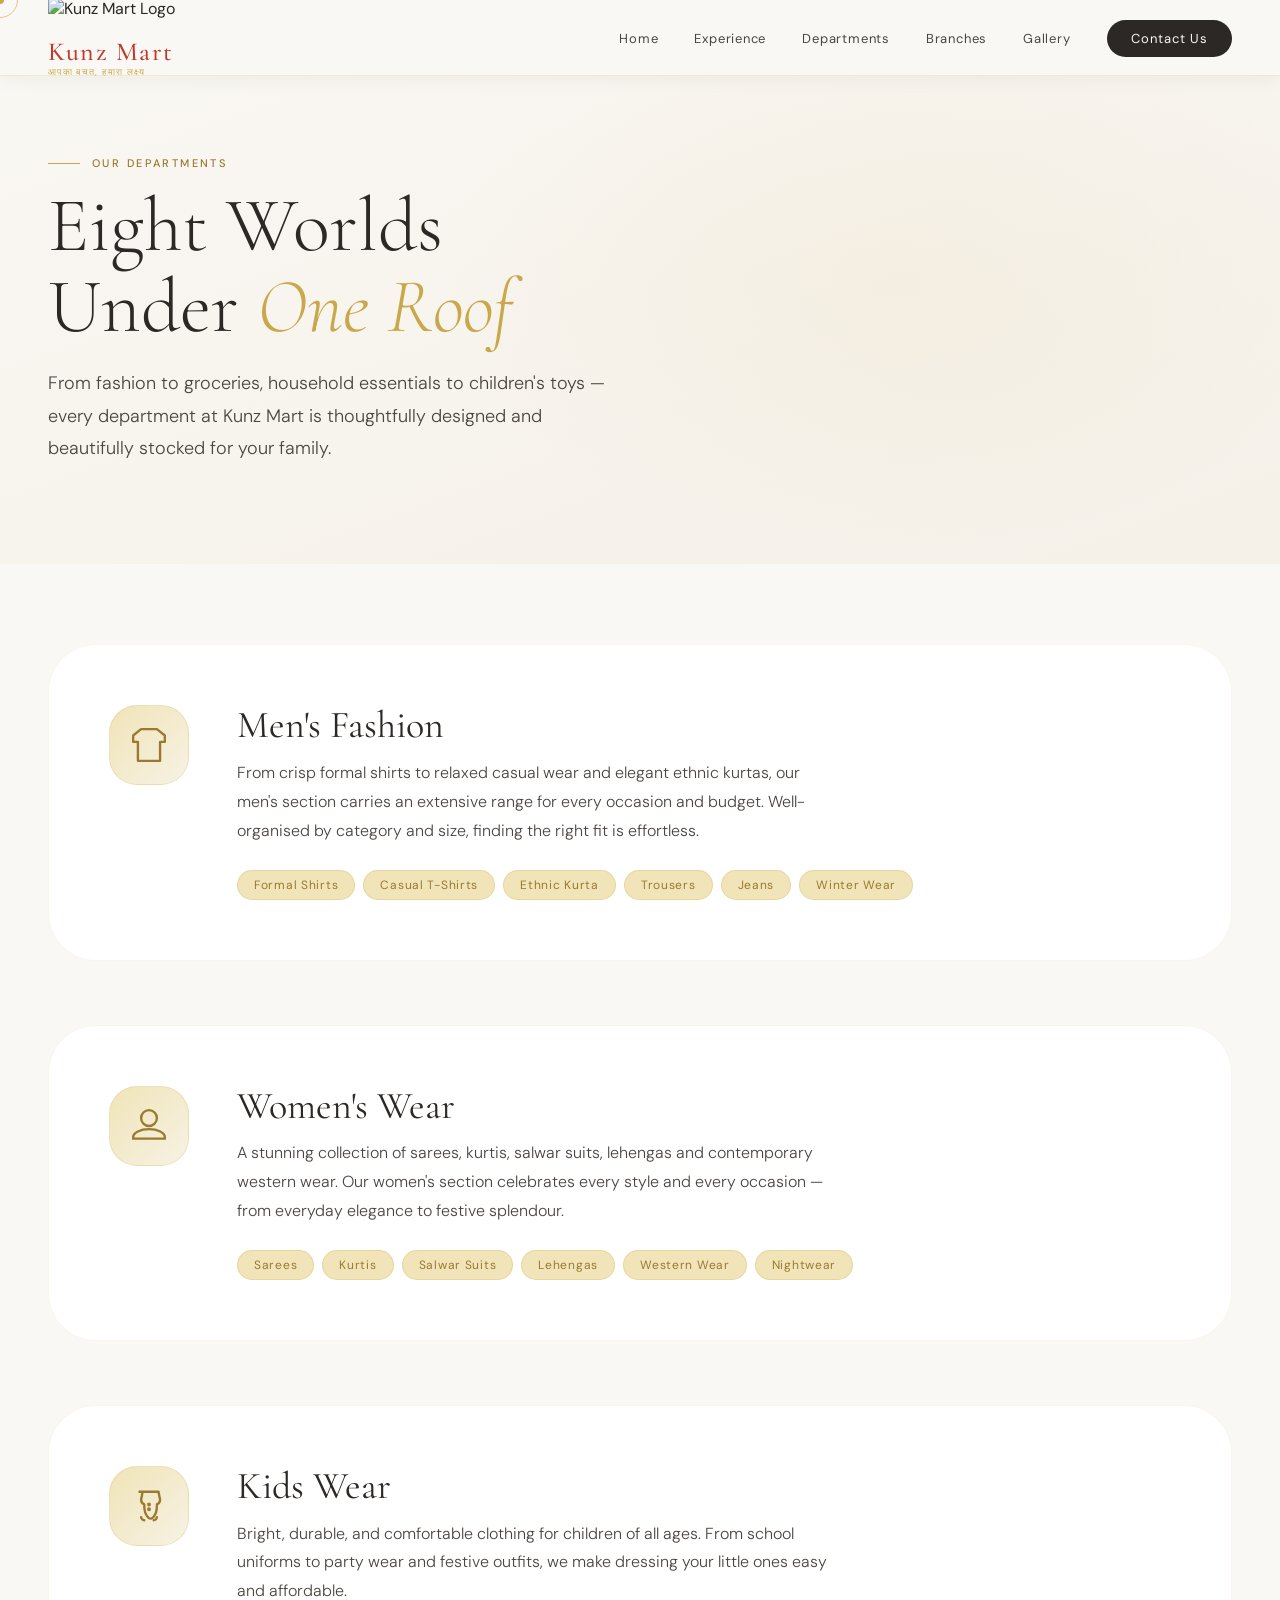
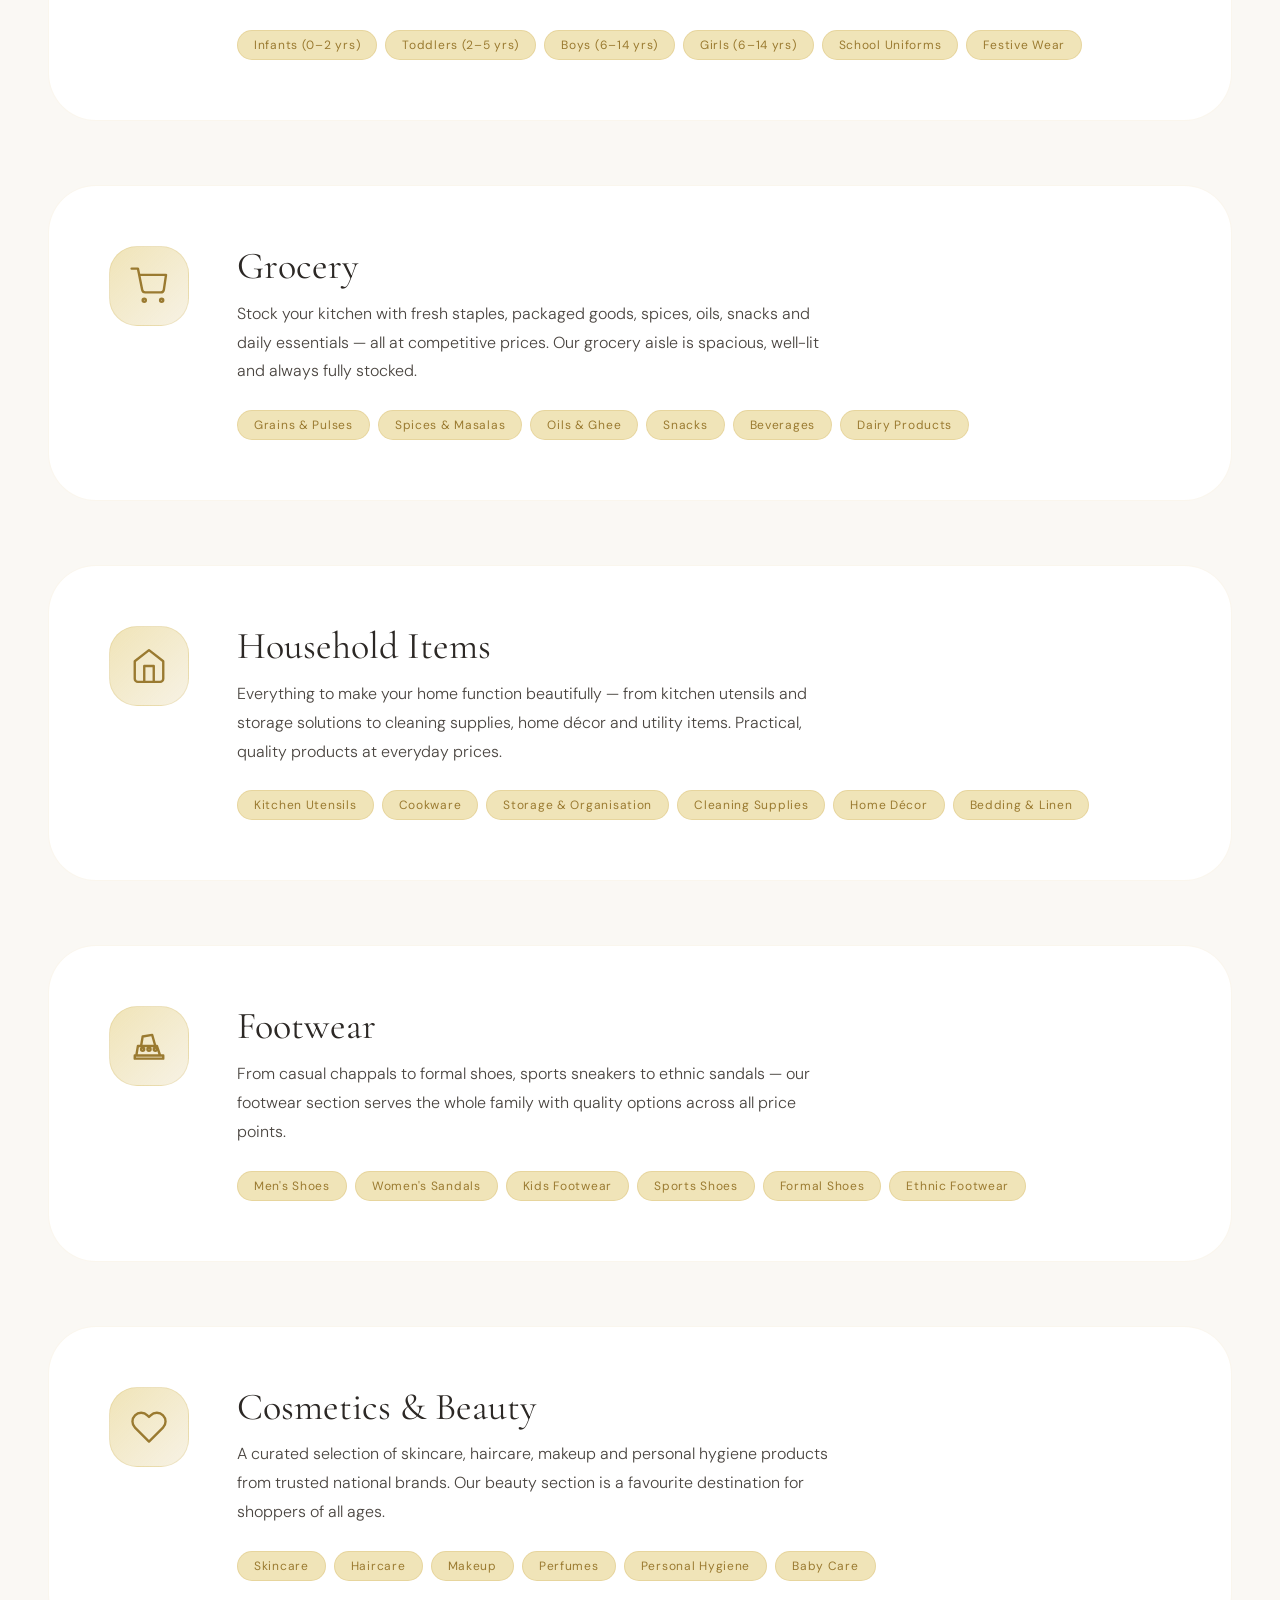
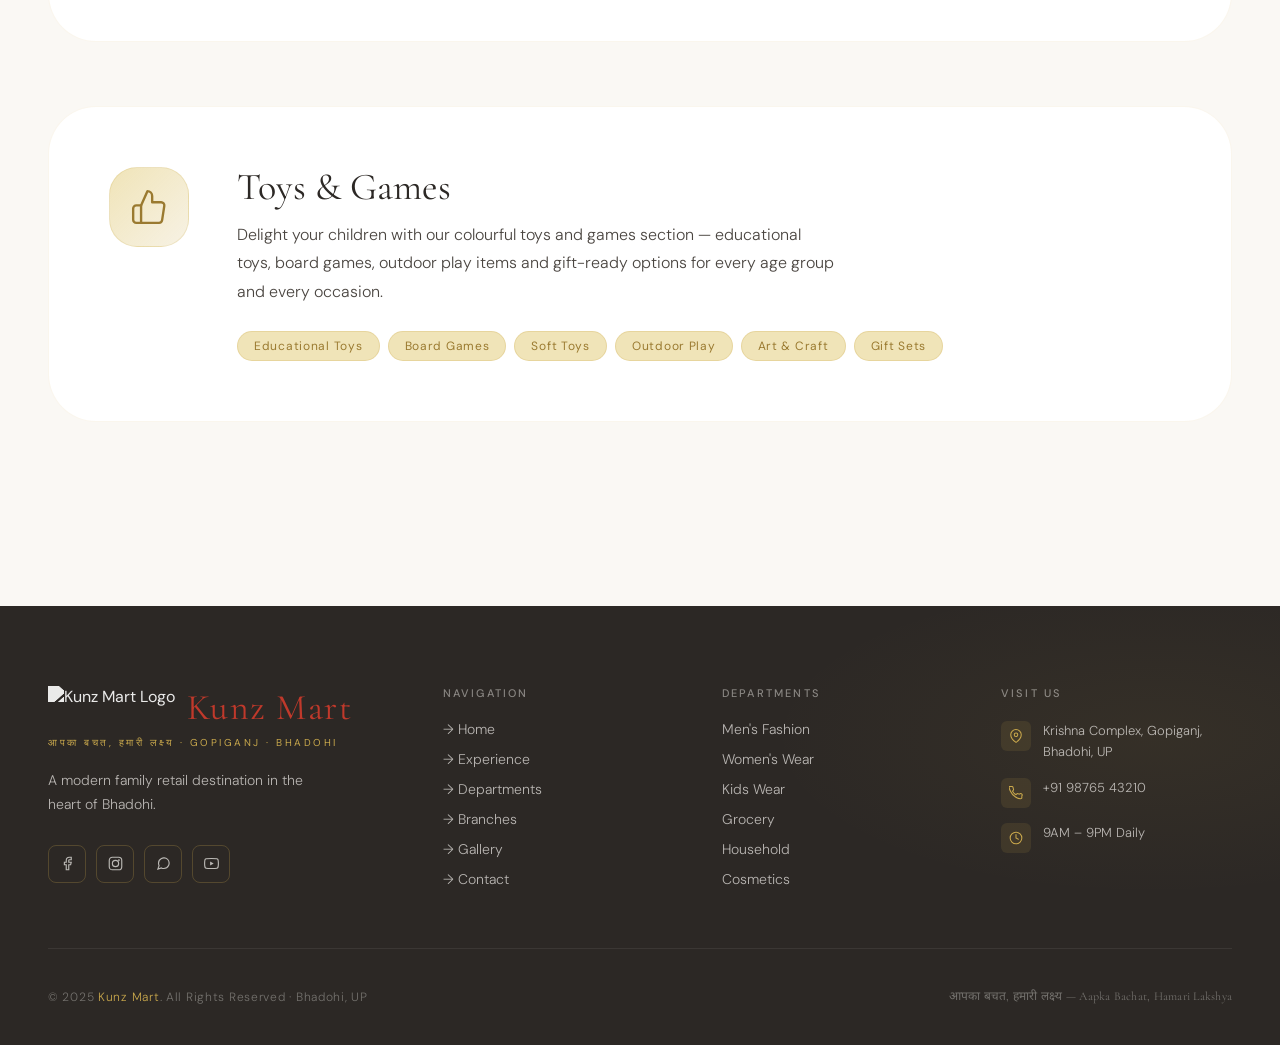
==== departments.html @ d48023c5 "Update departments.html" ====
<!DOCTYPE html>
<html lang="en">
<head>
  <meta charset="UTF-8" />
  <meta name="viewport" content="width=device-width, initial-scale=1.0" />
  <meta name="description" content="Explore all departments at Kunz Mart – Men's Fashion, Women's Wear, Kids, Grocery, Household, Footwear, Cosmetics and Toys." />
  <title>Departments · Kunz Mart</title>
  <link rel="preconnect" href="https://fonts.googleapis.com" />
  <link rel="preconnect" href="https://fonts.gstatic.com" crossorigin />
  <link rel="stylesheet" href="https://fonts.googleapis.com/css2?family=Noto+Sans+Devanagari:wght@300;400;500&display=swap" />
  <link rel="stylesheet" href="style.css" />
  <script src="site-config.js"></script>
  <style>
    .dept-hero-bg{position:absolute;inset:0;background:radial-gradient(ellipse 60% 80% at 70% 50%,rgba(201,168,76,.07),transparent 60%)}
    .dept-hero-title{font-family:var(--font-display);font-size:clamp(44px,6vw,80px);font-weight:300;line-height:1.05;color:var(--charcoal);margin-top:16px;margin-bottom:20px}
    .dept-hero-title em{font-style:italic;color:var(--gold)}
    .dept-hero-desc{font-size:18px;font-weight:300;line-height:1.8;color:var(--charcoal-2);max-width:560px}

    /* Dept detail sections */
    .dept-sections{padding:80px 0 120px}
    .dept-section{margin-bottom:64px;padding:60px;background:var(--warm-white);border:1px solid rgba(201,168,76,.1);border-radius:var(--radius-xl);display:grid;grid-template-columns:auto 1fr;gap:48px;align-items:start;transition:box-shadow .4s,transform .4s var(--spring)}
    .dept-section:hover{box-shadow:0 20px 60px rgba(44,40,37,.10);transform:translateY(-4px)}

    /* FIX: SVG icon box replaces emoji */
    .dept-section-icon{width:80px;height:80px;background:linear-gradient(135deg,var(--gold-pale),rgba(201,168,76,.15));border-radius:var(--radius-lg);display:flex;align-items:center;justify-content:center;border:1px solid rgba(201,168,76,.2);flex-shrink:0;color:var(--gold-dark)}
    .dept-section-icon svg{width:38px;height:38px;stroke:currentColor;fill:none;stroke-width:1.5;stroke-linecap:round;stroke-linejoin:round}

    .dept-section-name{font-family:var(--font-display);font-size:38px;font-weight:400;color:var(--charcoal);margin-bottom:12px}
    .dept-section-desc{font-size:16px;font-weight:300;line-height:1.8;color:var(--charcoal-2);margin-bottom:24px;max-width:600px}
    .dept-tags{display:flex;flex-wrap:wrap;gap:8px}
    .dept-tag{background:var(--gold-pale);border:1px solid rgba(201,168,76,.25);border-radius:100px;padding:6px 16px;font-size:12px;font-weight:400;letter-spacing:.06em;color:var(--gold-dark)}
    @media(max-width:768px){.dept-section{grid-template-columns:1fr;padding:32px 24px;gap:24px}.dept-section-name{font-size:28px}.dept-section-icon{width:60px;height:60px}.dept-section-icon svg{width:28px;height:28px}}
  </style>
</head>
<body>
  <div class="cursor-dot"></div>
  <div class="cursor-ring"></div>
<nav class="navbar">
    <div class="nav-inner">
      <a href="index.html" class="nav-logo" aria-label="Kunz Mart Home">
  <img src="assets/images/logo.png" alt="Kunz Mart Logo" style="height:40px;width:auto;display:block;">
  <div style="display:flex;flex-direction:column;gap:1px;">
    <span class="nav-logo-main">Kunz Mart</span>
    <span class="nav-logo-sub">आपका बचत, हमारा लक्ष्य</span>
  </div>
      </a>
      <ul class="nav-menu" id="navMenu">
        <li><a href="index.html">Home</a></li>
        <li><a href="experience.html">Experience</a></li>
        <li><a href="departments.html">Departments</a></li>
        <li><a href="branches.html">Branches</a></li>
        <li><a href="gallery.html">Gallery</a></li>
        <li><a href="contact.html" class="nav-cta">Contact Us</a></li>
      </ul>
    </div>
  </nav>
  <!-- ════════════════════════════════════════════════════
       MOBILE HORIZONTAL SCROLL NAV
       Horizontal scroll bar — visible on mobile only.
       Active item set by script.js on page load.
       ════════════════════════════════════════════════════ -->
  <nav class="km-mobile-nav" aria-label="Mobile Navigation" role="navigation">
    <div class="km-mobile-nav-track" id="kmMobileNavTrack">

      <a href="index.html" class="km-mobile-nav-item" data-page="index.html">
        <svg viewBox="0 0 24 24" aria-hidden="true" focusable="false">
          <path d="M3 9.5L12 3l9 6.5V20a1 1 0 01-1 1H5a1 1 0 01-1-1V9.5z"/>
          <path d="M9 21V12h6v9"/>
        </svg>
        <span>Home</span>
      </a>

      <a href="experience.html" class="km-mobile-nav-item" data-page="experience.html">
        <svg viewBox="0 0 24 24" aria-hidden="true" focusable="false">
          <rect x="2" y="7" width="20" height="14" rx="1"/>
          <path d="M16 7V5a2 2 0 00-2-2h-4a2 2 0 00-2 2v2"/>
          <line x1="12" y1="12" x2="12" y2="16"/>
          <line x1="10" y1="14" x2="14" y2="14"/>
        </svg>
        <span>Experience</span>
      </a>

      <a href="departments.html" class="km-mobile-nav-item" data-page="departments.html">
        <svg viewBox="0 0 24 24" aria-hidden="true" focusable="false">
          <rect x="3" y="3" width="7" height="7" rx="1"/>
          <rect x="14" y="3" width="7" height="7" rx="1"/>
          <rect x="3" y="14" width="7" height="7" rx="1"/>
          <rect x="14" y="14" width="7" height="7" rx="1"/>
        </svg>
        <span>Departments</span>
      </a>

      <a href="branches.html" class="km-mobile-nav-item" data-page="branches.html">
        <svg viewBox="0 0 24 24" aria-hidden="true" focusable="false">
          <path d="M21 10c0 7-9 13-9 13S3 17 3 10a9 9 0 0118 0z"/>
          <circle cx="12" cy="10" r="3"/>
        </svg>
        <span>Branches</span>
      </a>

      <a href="gallery.html" class="km-mobile-nav-item" data-page="gallery.html">
        <svg viewBox="0 0 24 24" aria-hidden="true" focusable="false">
          <rect x="3" y="3" width="18" height="18" rx="2"/>
          <circle cx="8.5" cy="8.5" r="1.5"/>
          <polyline points="21 15 16 10 5 21"/>
        </svg>
        <span>Gallery</span>
      </a>

      <a href="contact.html" class="km-mobile-nav-item km-mobile-cta" data-page="contact.html">
        <svg viewBox="0 0 24 24" aria-hidden="true" focusable="false">
          <path d="M4 4h16c1.1 0 2 .9 2 2v12c0 1.1-.9 2-2 2H4c-1.1 0-2-.9-2-2V6c0-1.1.9-2 2-2z"/>
          <polyline points="22 6 12 13 2 6"/>
        </svg>
        <span>Contact</span>
      </a>

    </div>
  </nav>


  <!-- HERO -->
  <section class="dept-hero">
    <div class="dept-hero-bg" aria-hidden="true"></div>
    <div class="container">
      <div class="section-label reveal">Our Departments</div>
      <h1 class="dept-hero-title reveal" data-delay="100">Eight Worlds<br>Under <em>One Roof</em></h1>
      <p class="dept-hero-desc reveal" data-delay="200">
        From fashion to groceries, household essentials to children's toys —
        every department at Kunz Mart is thoughtfully designed and beautifully
        stocked for your family.
      </p>
    </div>
  </section>

  <!-- DEPT SECTIONS — FIX: SVG icons, no duplicate data-delay attrs -->
  <section class="dept-sections">
    <div class="container">

      <div id="mens" class="dept-section reveal">
        <div class="dept-section-icon">
          <svg viewBox="0 0 24 24" fill="none" stroke="currentColor" stroke-width="1.5">
  <path d="M7 2L2 6v4h3v12h14V10h3V6l-5-4z" stroke-linecap="round" stroke-linejoin="round"/>
</svg>
        </div>
        <div>
          <h2 class="dept-section-name">Men's Fashion</h2>
          <p class="dept-section-desc">
            From crisp formal shirts to relaxed casual wear and elegant ethnic kurtas,
            our men's section carries an extensive range for every occasion and budget.
            Well-organised by category and size, finding the right fit is effortless.
          </p>
          <div class="dept-tags">
            <span class="dept-tag">Formal Shirts</span>
            <span class="dept-tag">Casual T-Shirts</span>
            <span class="dept-tag">Ethnic Kurta</span>
            <span class="dept-tag">Trousers</span>
            <span class="dept-tag">Jeans</span>
            <span class="dept-tag">Winter Wear</span>
          </div>
        </div>
      </div>

      <!-- FIX: removed duplicate data-delay attribute -->
      <div id="womens" class="dept-section reveal" data-delay="80">
        <div class="dept-section-icon">
          <svg viewBox="0 0 24 24"><path d="M12 2a5 5 0 015 5c0 2.76-2.24 5-5 5s-5-2.24-5-5a5 5 0 015-5zm0 12c5.52 0 10 2.24 10 5v1H2v-1c0-2.76 4.48-5 10-5z"/></svg>
        </div>
        <div>
          <h2 class="dept-section-name">Women's Wear</h2>
          <p class="dept-section-desc">
            A stunning collection of sarees, kurtis, salwar suits, lehengas and
            contemporary western wear. Our women's section celebrates every style
            and every occasion — from everyday elegance to festive splendour.
          </p>
          <div class="dept-tags">
            <span class="dept-tag">Sarees</span>
            <span class="dept-tag">Kurtis</span>
            <span class="dept-tag">Salwar Suits</span>
            <span class="dept-tag">Lehengas</span>
            <span class="dept-tag">Western Wear</span>
            <span class="dept-tag">Nightwear</span>
          </div>
        </div>
      </div>

      <div id="kids" class="dept-section reveal" data-delay="100">
        <div class="dept-section-icon">
          <svg viewBox="0 0 24 24" fill="none" stroke="currentColor" stroke-width="1.5" stroke-linecap="round" stroke-linejoin="round">
  <path d="M6 3h12l1 5c0 2-2 3-2 3s0 4-1 6-2 3-3 3-2-1-3-3-1-6-1-6-2-1-2-3l1-5z"/>
  <circle cx="12" cy="14" r="0.5" fill="currentColor"/>
  <circle cx="12" cy="11" r="0.5" fill="currentColor"/>
  <path d="M9 21c-1 0-2-1-2-2"/>
  <path d="M15 21c1 0 2-1 2-2"/>
</svg>

        </div>
        <div>
          <h2 class="dept-section-name">Kids Wear</h2>
          <p class="dept-section-desc">
            Bright, durable, and comfortable clothing for children of all ages.
            From school uniforms to party wear and festive outfits, we make
            dressing your little ones easy and affordable.
          </p>
          <div class="dept-tags">
            <span class="dept-tag">Infants (0–2 yrs)</span>
            <span class="dept-tag">Toddlers (2–5 yrs)</span>
            <span class="dept-tag">Boys (6–14 yrs)</span>
            <span class="dept-tag">Girls (6–14 yrs)</span>
            <span class="dept-tag">School Uniforms</span>
            <span class="dept-tag">Festive Wear</span>
          </div>
        </div>
      </div>

      <div id="grocery" class="dept-section reveal" data-delay="100">
        <div class="dept-section-icon">
          <svg viewBox="0 0 24 24"><circle cx="9" cy="21" r="1"/><circle cx="20" cy="21" r="1"/><path d="M1 1h4l2.68 13.39a2 2 0 002 1.61h9.72a2 2 0 001.98-1.67l1.38-9.33H6"/></svg>
        </div>
        <div>
          <h2 class="dept-section-name">Grocery</h2>
          <p class="dept-section-desc">
            Stock your kitchen with fresh staples, packaged goods, spices, oils,
            snacks and daily essentials — all at competitive prices. Our grocery
            aisle is spacious, well-lit and always fully stocked.
          </p>
          <div class="dept-tags">
            <span class="dept-tag">Grains &amp; Pulses</span>
            <span class="dept-tag">Spices &amp; Masalas</span>
            <span class="dept-tag">Oils &amp; Ghee</span>
            <span class="dept-tag">Snacks</span>
            <span class="dept-tag">Beverages</span>
            <span class="dept-tag">Dairy Products</span>
          </div>
        </div>
      </div>

      <div id="household" class="dept-section reveal" data-delay="100">
        <div class="dept-section-icon">
          <svg viewBox="0 0 24 24"><path d="M3 9l9-7 9 7v11a2 2 0 01-2 2H5a2 2 0 01-2-2z"/><polyline points="9 22 9 12 15 12 15 22"/></svg>
        </div>
        <div>
          <h2 class="dept-section-name">Household Items</h2>
          <p class="dept-section-desc">
            Everything to make your home function beautifully — from kitchen
            utensils and storage solutions to cleaning supplies, home décor and
            utility items. Practical, quality products at everyday prices.
          </p>
          <div class="dept-tags">
            <span class="dept-tag">Kitchen Utensils</span>
            <span class="dept-tag">Cookware</span>
            <span class="dept-tag">Storage &amp; Organisation</span>
            <span class="dept-tag">Cleaning Supplies</span>
            <span class="dept-tag">Home Décor</span>
            <span class="dept-tag">Bedding &amp; Linen</span>
          </div>
        </div>
      </div>

      <div id="footwear" class="dept-section reveal" data-delay="100">
        <div class="dept-section-icon">
          <svg viewBox="0 0 24 24" fill="none" stroke="currentColor" stroke-width="1.5">
  <path d="M3 18h18v2H3v-2zM4 18l1-6h12l2 6H4zM16 12l-2-7-6 1-1 6" stroke-linecap="round" stroke-linejoin="round"/>
  <circle cx="8" cy="14" r="1"/>
  <circle cx="12" cy="14" r="1"/>
  <circle cx="16" cy="14" r="1"/>
</svg>
        </div>
        <div>
          <h2 class="dept-section-name">Footwear</h2>
          <p class="dept-section-desc">
            From casual chappals to formal shoes, sports sneakers to ethnic
            sandals — our footwear section serves the whole family with quality
            options across all price points.
          </p>
          <div class="dept-tags">
            <span class="dept-tag">Men's Shoes</span>
            <span class="dept-tag">Women's Sandals</span>
            <span class="dept-tag">Kids Footwear</span>
            <span class="dept-tag">Sports Shoes</span>
            <span class="dept-tag">Formal Shoes</span>
            <span class="dept-tag">Ethnic Footwear</span>
          </div>
        </div>
      </div>

      <div id="cosmetics" class="dept-section reveal" data-delay="100">
        <div class="dept-section-icon">
          <svg viewBox="0 0 24 24"><path d="M20.84 4.61a5.5 5.5 0 00-7.78 0L12 5.67l-1.06-1.06a5.5 5.5 0 00-7.78 7.78L12 21.23l8.84-8.84a5.5 5.5 0 000-7.78z"/></svg>
        </div>
        <div>
          <h2 class="dept-section-name">Cosmetics &amp; Beauty</h2>
          <p class="dept-section-desc">
            A curated selection of skincare, haircare, makeup and personal hygiene
            products from trusted national brands. Our beauty section is a favourite
            destination for shoppers of all ages.
          </p>
          <div class="dept-tags">
            <span class="dept-tag">Skincare</span>
            <span class="dept-tag">Haircare</span>
            <span class="dept-tag">Makeup</span>
            <span class="dept-tag">Perfumes</span>
            <span class="dept-tag">Personal Hygiene</span>
            <span class="dept-tag">Baby Care</span>
          </div>
        </div>
      </div>

      <div id="toys" class="dept-section reveal" data-delay="100">
        <div class="dept-section-icon">
          <svg viewBox="0 0 24 24"><path d="M14 9V5a3 3 0 00-3-3l-4 9v11h11.28a2 2 0 002-1.7l1.38-9a2 2 0 00-2-2.3H14z"/><path d="M7 22H4a2 2 0 01-2-2v-7a2 2 0 012-2h3"/></svg>
        </div>
        <div>
          <h2 class="dept-section-name">Toys &amp; Games</h2>
          <p class="dept-section-desc">
            Delight your children with our colourful toys and games section —
            educational toys, board games, outdoor play items and gift-ready
            options for every age group and every occasion.
          </p>
          <div class="dept-tags">
            <span class="dept-tag">Educational Toys</span>
            <span class="dept-tag">Board Games</span>
            <span class="dept-tag">Soft Toys</span>
            <span class="dept-tag">Outdoor Play</span>
            <span class="dept-tag">Art &amp; Craft</span>
            <span class="dept-tag">Gift Sets</span>
          </div>
        </div>
      </div>

    </div>
  </section>

  <!-- FOOTER -->
  <footer>
    <div class="footer-bg" aria-hidden="true"></div>
    <div class="container">
      <div class="footer-top">
        <div>
          <div style="display:flex;align-items:center;gap:12px;margin-bottom:6px;">
  <img src="assets/images/logo.png" alt="Kunz Mart Logo" 
  style="height:44px;width:auto;filter:brightness(0) invert(1);opacity:0.9;">
  <div class="footer-brand-name" style="margin-bottom:0;">Kunz Mart</div>
          </div>
          <div class="footer-brand-tag">आपका बचत, हमारी लक्ष्य · Gopiganj · Bhadohi</div>
          <p class="footer-brand-desc">A modern family retail destination in the heart of Bhadohi.</p>
          <div class="footer-socials">
            <a href="#" class="footer-social-btn" aria-label="Facebook"><svg viewBox="0 0 24 24"><path d="M18 2h-3a5 5 0 00-5 5v3H7v4h3v8h4v-8h3l1-4h-4V7a1 1 0 011-1h3z"/></svg></a>
            <a href="#" class="footer-social-btn" aria-label="Instagram"><svg viewBox="0 0 24 24"><rect x="2" y="2" width="20" height="20" rx="5"/><circle cx="12" cy="12" r="5"/><circle cx="17.5" cy="6.5" r="1.5" fill="currentColor" stroke="none"/></svg></a>
            <a href="#" class="footer-social-btn" aria-label="WhatsApp"><svg viewBox="0 0 24 24"><path d="M21 11.5a8.38 8.38 0 01-.9 3.8 8.5 8.5 0 01-7.6 4.7 8.38 8.38 0 01-3.8-.9L3 21l1.9-5.7a8.38 8.38 0 01-.9-3.8 8.5 8.5 0 014.7-7.6 8.38 8.38 0 013.8-.9h.5a8.48 8.48 0 018 8v.5z"/></svg></a>
            <a href="#" class="footer-social-btn" aria-label="YouTube"><svg viewBox="0 0 24 24"><path d="M22.54 6.42a2.78 2.78 0 00-1.95-1.96C18.88 4 12 4 12 4s-6.88 0-8.59.46a2.78 2.78 0 00-1.95 1.96A29 29 0 001 12a29 29 0 00.46 5.58 2.78 2.78 0 001.95 1.95C5.12 20 12 20 12 20s6.88 0 8.59-.47a2.78 2.78 0 001.95-1.95A29 29 0 0023 12a29 29 0 00-.46-5.58z"/><polygon points="9.75 15.02 15.5 12 9.75 8.98 9.75 15.02" style="fill:currentColor;stroke:none"/></svg></a>
          </div>
        </div>
        <div>
          <div class="footer-col-title">Navigation</div>
          <ul class="footer-links">
            <li><a href="index.html">→ Home</a></li>
            <li><a href="experience.html">→ Experience</a></li>
            <li><a href="departments.html">→ Departments</a></li>
            <li><a href="branches.html">→ Branches</a></li>
            <li><a href="gallery.html">→ Gallery</a></li>
            <li><a href="contact.html">→ Contact</a></li>
          </ul>
        </div>
        <div>
          <div class="footer-col-title">Departments</div>
          <ul class="footer-links">
            <li><a href="#mens">Men's Fashion</a></li>
            <li><a href="#womens">Women's Wear</a></li>
            <li><a href="#kids">Kids Wear</a></li>
            <li><a href="#grocery">Grocery</a></li>
            <li><a href="#household">Household</a></li>
            <li><a href="#cosmetics">Cosmetics</a></li>
          </ul>
        </div>
        <div>
          <div class="footer-col-title">Visit Us</div>
          <div class="footer-contact-item">
            <span class="footer-contact-icon"><svg viewBox="0 0 24 24"><path d="M21 10c0 7-9 13-9 13s-9-6-9-13a9 9 0 0118 0z"/><circle cx="12" cy="10" r="3"/></svg></span>
            <span class="footer-contact-text">Krishna Complex, Gopiganj, Bhadohi, UP</span>
          </div>
          <div class="footer-contact-item">
            <span class="footer-contact-icon"><svg viewBox="0 0 24 24"><path d="M22 16.92v3a2 2 0 01-2.18 2 19.79 19.79 0 01-8.63-3.07A19.5 19.5 0 013.07 9.8a19.79 19.79 0 01-3.07-8.63A2 2 0 012 .82h3a2 2 0 012 1.72 12.84 12.84 0 00.7 2.81 2 2 0 01-.45 2.11L6.09 8.91a16 16 0 006 6l1.27-1.27a2 2 0 012.11-.45 12.84 12.84 0 002.81.7A2 2 0 0122 16.92z"/></svg></span>
            <span class="footer-contact-text">+91 98765 43210</span>
          </div>
          <div class="footer-contact-item">
            <span class="footer-contact-icon"><svg viewBox="0 0 24 24"><circle cx="12" cy="12" r="10"/><polyline points="12 6 12 12 16 14"/></svg></span>
            <span class="footer-contact-text">9AM – 9PM Daily</span>
          </div>
        </div>
      </div>
      <div class="footer-bottom">
        <div class="footer-copy">© 2025 <span>Kunz Mart</span>. All Rights Reserved · Bhadohi, UP</div>
        <div class="footer-tagline">आपका बचत, हमारी लक्ष्य — Aapka Bachat, Hamari Lakshya</div>
      </div>
    </div>
  </footer>

  <script src="script.js"></script>
</body>
</html>
---- style.css ----
/* ============================================================
   KUNZ MART — Premium Retail CSS v3.0
   Full audit: navbar fix, hamburger drawer, SVG icons,
   slider, maps, visibility, spelling, responsiveness
   ============================================================ */

@import url('https://fonts.googleapis.com/css2?family=Cormorant+Garamond:ital,wght@0,300;0,400;0,500;0,600;1,300;1,400&family=DM+Sans:ital,opsz,wght@0,9..40,200;0,9..40,300;0,9..40,400;0,9..40,500;0,9..40,600;1,9..40,300&display=swap');

/* ── Variables ─────────────────────────────────────────────── */
:root {
  --ivory:        #faf8f4;
  --ivory-2:      #f5f0e8;
  --ivory-3:      #ede8de;
  --warm-white:   #ffffff;
  --logo-red:     #c0392b;
  --beige:        #e8dece;
  --beige-mid:    #d4c9b8;
  --warm-grey:    #9a9186;
  --charcoal:     #2c2825;
  --charcoal-2:   #4a4540;
  --gold:         #c9a84c;
  --gold-light:   #e5c97a;
  --gold-pale:    #f0e4b8;
  --gold-dark:    #9a7a30;
  --glass-bg:     rgba(255,255,255,0.72);
  --glass-border: rgba(201,168,76,0.2);
  --glass-shadow: 0 8px 40px rgba(44,40,37,0.10);
  --font-display: 'Cormorant Garamond','Georgia',serif;
  --font-body:    'DM Sans','Helvetica Neue',sans-serif;
  --radius-sm:    8px;
  --radius-md:    16px;
  --radius-lg:    28px;
  --radius-xl:    48px;
  --ease:         cubic-bezier(0.25,0.46,0.45,0.94);
  --spring:       cubic-bezier(0.34,1.56,0.64,1);
  --nav-h:        76px;   /* FIX: used everywhere for offset */
}

/* ── Reset ─────────────────────────────────────────────────── */
*,*::before,*::after{box-sizing:border-box;margin:0;padding:0}
html{scroll-behavior:smooth;font-size:16px;-webkit-font-smoothing:antialiased}
body{font-family:var(--font-body);background:var(--ivory);color:var(--charcoal);overflow-x:hidden;cursor:none}
h1,h2,h3{font-family:var(--font-display);font-weight:400;line-height:1.1;color:var(--charcoal)}
a{color:inherit}
img,iframe,svg{display:block}

/* ── Cursor ────────────────────────────────────────────────── */
.cursor-dot{width:8px;height:8px;background:var(--gold);border-radius:50%;position:fixed;top:0;left:0;pointer-events:none;z-index:9999;transform:translate(-50%,-50%);transition:transform .1s,opacity .3s}
.cursor-ring{width:36px;height:36px;border:1.5px solid var(--gold);border-radius:50%;position:fixed;top:0;left:0;pointer-events:none;z-index:9998;transform:translate(-50%,-50%);transition:transform .18s var(--ease),width .3s,height .3s,opacity .3s;opacity:.6}

/* ── Utilities ─────────────────────────────────────────────── */
.container{max-width:1280px;margin:0 auto;padding:0 48px}

.glass{background:var(--glass-bg);-webkit-backdrop-filter:blur(20px) saturate(180%);backdrop-filter:blur(20px) saturate(180%);border:1px solid var(--glass-border);box-shadow:var(--glass-shadow)}

.reveal{opacity:0;transform:translateY(24px);transition:opacity .7s var(--ease),transform .7s var(--ease);will-change:opacity,transform}
.reveal.visible{opacity:1;transform:translateY(0);will-change:auto}

.section-label{font-size:11px;font-weight:500;letter-spacing:.22em;text-transform:uppercase;color:var(--gold-dark);display:flex;align-items:center;gap:12px}
.section-label::before{content:'';display:block;width:32px;height:1px;background:var(--gold);flex-shrink:0}

.section-label-center{display:flex;align-items:center;justify-content:center;gap:12px;font-size:11px;font-weight:500;letter-spacing:.22em;text-transform:uppercase;color:var(--gold-dark)}
.section-label-center::before,.section-label-center::after{content:'';display:block;width:28px;height:1px;background:var(--gold)}

.section-heading{font-size:clamp(36px,4vw,58px);font-weight:300;color:var(--charcoal);margin-top:16px;margin-bottom:18px}
.section-heading em{font-style:italic;color:var(--gold)}
.section-subhead{font-size:16px;font-weight:300;color:var(--charcoal-2);max-width:480px;margin:0 auto;line-height:1.7}
.section-header{text-align:center;margin-bottom:72px}

/* ── Buttons ───────────────────────────────────────────────── */
.btn-primary{display:inline-flex;align-items:center;gap:10px;background:var(--charcoal);color:var(--ivory);text-decoration:none;font-family:var(--font-body);font-size:14px;font-weight:400;letter-spacing:.06em;padding:16px 36px;border-radius:100px;transition:background .35s,transform .35s var(--spring),box-shadow .35s;box-shadow:0 4px 20px rgba(44,40,37,.2);border:none;cursor:pointer}
.btn-primary:hover{background:var(--gold-dark);transform:translateY(-3px) scale(1.02);box-shadow:0 8px 32px rgba(201,168,76,.35)}
.btn-secondary{display:inline-flex;align-items:center;gap:10px;background:transparent;color:var(--charcoal);text-decoration:none;font-family:var(--font-body);font-size:14px;font-weight:400;letter-spacing:.06em;padding:16px 32px;border-radius:100px;border:1px solid rgba(44,40,37,.2);transition:border-color .35s,background .35s,transform .35s}
.btn-secondary:hover{border-color:var(--gold);background:rgba(201,168,76,.07);transform:translateY(-2px)}
.btn-arrow{display:inline-block;transition:transform .3s var(--spring)}
.btn-primary:hover .btn-arrow,.btn-secondary:hover .btn-arrow{transform:translateX(4px)}

/* ════════════════════════════════════════
   NAVIGATION — FIX: always visible, no overlap
   ════════════════════════════════════════ */
.navbar{
  position:fixed;top:0;left:0;right:0;
  z-index:1000;height:var(--nav-h);
  background:rgba(250,248,244,.97);
  -webkit-backdrop-filter:blur(24px) saturate(180%);
  backdrop-filter:blur(24px) saturate(180%);
  border-bottom:1px solid rgba(201,168,76,.2);
  box-shadow:0 1px 20px rgba(44,40,37,.06);
  transition:box-shadow .4s,background .4s;
  will-change:transform;
  -webkit-transform:translateZ(0);
  transform:translateZ(0);
}
.navbar.scrolled{
  background:rgba(250,248,244,.99);
  box-shadow:0 2px 32px rgba(44,40,37,.10);
  border-bottom-color:rgba(201,168,76,.3);
}
.nav-inner{display:flex;align-items:center;justify-content:space-between;height:100%;padding:0 48px}

.nav-logo{display:flex;flex-direction:column;text-decoration:none;gap:1px}
.nav-logo-main{font-family:var(--font-display);font-size:26px;font-weight:500;color:var(--logo-red);letter-spacing:.06em;line-height:1}
.nav-logo-sub{font-size:9px;font-weight:400;letter-spacing:.15em;color:var(--gold)}

.nav-menu{display:flex;align-items:center;gap:36px;list-style:none}
.nav-menu a{text-decoration:none;font-size:13px;font-weight:400;letter-spacing:.06em;color:var(--charcoal-2);position:relative;padding-bottom:3px;transition:color .3s}
.nav-menu a::after{content:'';position:absolute;bottom:0;left:0;width:0;height:1px;background:var(--gold);transition:width .35s var(--ease)}
.nav-menu a:hover{color:var(--charcoal)}
.nav-menu a:hover::after{width:100%}
.nav-menu a.nav-active{color:var(--gold-dark)!important}
.nav-menu a.nav-active::after{width:100%!important}

.nav-cta{background:var(--charcoal)!important;color:var(--ivory)!important;padding:10px 24px!important;border-radius:100px!important;letter-spacing:.08em!important;transition:background .3s,transform .3s!important}
.nav-cta::after{display:none!important}
.nav-cta:hover{background:var(--gold)!important;transform:translateY(-1px)}

.nav-hamburger{display:none;flex-direction:column;gap:5px;cursor:pointer;padding:6px;background:none;border:none;position:relative;z-index:1200}
.nav-hamburger span{width:22px;height:2px;background:var(--charcoal);border-radius:2px;transition:all .32s var(--ease);display:block}

/* FIX: HAMBURGER — side drawer, no layout collapse */
.nav-overlay{display:none;position:fixed;inset:0;background:rgba(44,40,37,.4);z-index:1050;opacity:0;transition:opacity .35s;pointer-events:none}
.nav-overlay.visible{opacity:1;pointer-events:all}

/* ════════════════════════════════════════
   HERO — FIX: padding-top = nav height
   ════════════════════════════════════════ */
.hero{
  min-height:100vh;
  /* notice+offer panels above hero handle nav offset */
  position:relative;display:flex;align-items:center;overflow:hidden;background:var(--ivory);
}
.hero-bg{position:absolute;inset:0;z-index:0}
.hero-bg-gradient{position:absolute;inset:0;background:radial-gradient(ellipse 80% 70% at 60% 40%,rgba(245,235,210,.9) 0%,transparent 70%),radial-gradient(ellipse 50% 60% at 20% 80%,rgba(232,218,190,.5) 0%,transparent 60%),radial-gradient(ellipse 60% 50% at 85% 20%,rgba(255,250,235,.7) 0%,transparent 60%),linear-gradient(160deg,#faf8f4 0%,#f0ead8 40%,#e8dece 100%)}
.hero-orb{position:absolute;border-radius:50%;filter:blur(80px);opacity:.45}
.hero-orb-1{width:500px;height:500px;background:radial-gradient(circle,rgba(201,168,76,.25) 0%,transparent 70%);top:-100px;right:10%;animation:floatOrb1 12s ease-in-out infinite}
.hero-orb-2{width:350px;height:350px;background:radial-gradient(circle,rgba(250,230,180,.3) 0%,transparent 70%);bottom:10%;left:5%;animation:floatOrb2 10s ease-in-out infinite 2s}
.hero-orb-3{width:250px;height:250px;background:radial-gradient(circle,rgba(255,255,255,.6) 0%,transparent 70%);top:30%;right:35%;animation:floatOrb3 14s ease-in-out infinite 1s}
@keyframes floatOrb1{0%,100%{transform:translate(0,0)}50%{transform:translate(-30px,30px)}}
@keyframes floatOrb2{0%,100%{transform:translate(0,0)}50%{transform:translate(20px,-20px)}}
@keyframes floatOrb3{0%,100%{transform:translate(0,0)}50%{transform:translate(-15px,25px)}}
.hero-grid{position:absolute;inset:0;background-image:linear-gradient(rgba(201,168,76,.04) 1px,transparent 1px),linear-gradient(90deg,rgba(201,168,76,.04) 1px,transparent 1px);background-size:60px 60px;mask-image:radial-gradient(ellipse 70% 70% at 50% 50%,black,transparent)}
.hero-content{position:relative;z-index:2;padding:40px 48px;max-width:780px}
.hero-badge{display:inline-flex;align-items:center;gap:10px;background:rgba(255,255,255,.6);-webkit-backdrop-filter:blur(12px);backdrop-filter:blur(12px);border:1px solid rgba(201,168,76,.25);border-radius:100px;padding:8px 18px 8px 10px;margin-bottom:36px;animation:fadeSlideDown 1s var(--ease) .2s both}
.hero-badge-dot{width:6px;height:6px;background:var(--gold);border-radius:50%;animation:pulse 2s ease-in-out infinite}
@keyframes pulse{0%,100%{opacity:1;transform:scale(1)}50%{opacity:.5;transform:scale(1.3)}}
.hero-badge-text{font-size:11px;font-weight:400;letter-spacing:.16em;text-transform:uppercase;color:var(--gold-dark)}
.hero-title{font-size:clamp(52px,7vw,92px);font-weight:300;line-height:1;color:var(--charcoal);margin-bottom:28px;animation:fadeSlideUp 1.1s var(--ease) .4s both}
.hero-title em{font-style:italic;color:var(--gold)}
.hero-subtitle{font-size:17px;font-weight:300;line-height:1.7;color:var(--charcoal-2);max-width:520px;margin-bottom:48px;animation:fadeSlideUp 1.1s var(--ease) .6s both}
.hero-actions{display:flex;gap:16px;align-items:center;flex-wrap:wrap;animation:fadeSlideUp 1.1s var(--ease) .8s both}
.hero-float-card{position:absolute;right:8%;top:50%;transform:translateY(-50%);z-index:3;animation:heroCardFloat 1.2s var(--ease) 1s both,heroCardLevitate 6s ease-in-out 2.5s infinite;display:flex;flex-direction:column;gap:16px}
@keyframes heroCardFloat{from{opacity:0;transform:translateY(calc(-50% + 40px))}to{opacity:1;transform:translateY(-50%)}}
@keyframes heroCardLevitate{0%,100%{transform:translateY(-50%) translateY(0)}50%{transform:translateY(-50%) translateY(-16px)}}
.hero-stat-card{background:rgba(255,255,255,.72);-webkit-backdrop-filter:blur(24px) saturate(200%);backdrop-filter:blur(24px) saturate(200%);border:1px solid rgba(201,168,76,.2);border-radius:var(--radius-lg);padding:28px 36px;box-shadow:0 16px 60px rgba(44,40,37,.1),inset 0 1px 0 rgba(255,255,255,.9);min-width:220px}
.hero-stat-number{font-family:var(--font-display);font-size:48px;font-weight:300;color:var(--charcoal);line-height:1}
.hero-stat-label{font-size:12px;font-weight:400;letter-spacing:.12em;text-transform:uppercase;color:var(--warm-grey);margin-top:6px}
.hero-stat-gold{color:var(--gold)}
.hero-scroll-hint{position:absolute;bottom:40px;left:50%;transform:translateX(-50%);z-index:3;display:flex;flex-direction:column;align-items:center;gap:10px;animation:fadeSlideUp 1s var(--ease) 1.5s both}
.hero-scroll-line{width:1px;height:48px;background:linear-gradient(to bottom,var(--gold),transparent);animation:scrollPulse 2s ease-in-out infinite}
@keyframes scrollPulse{0%,100%{opacity:.4}50%{opacity:1}}
.hero-scroll-text{font-size:10px;letter-spacing:.2em;text-transform:uppercase;color:var(--warm-grey);writing-mode:vertical-rl}
@keyframes fadeSlideDown{from{opacity:0;transform:translateY(-20px)}to{opacity:1;transform:translateY(0)}}
@keyframes fadeSlideUp{from{opacity:0;transform:translateY(30px)}to{opacity:1;transform:translateY(0)}}

/* ════════════════════════════════════════
   IMAGE SLIDER — NEW
   ════════════════════════════════════════ */
.km-slider{position:relative;background:#17110a;overflow:hidden;width:100%}
.km-slider-viewport{position:relative;width:100%;height:500px;overflow:hidden}
.km-slider-track{display:flex;height:100%;transition:transform .8s var(--ease);will-change:transform;-webkit-transform:translateZ(0);transform:translateZ(0)}
.km-slide{flex:0 0 100%;width:100%;height:100%;position:relative;overflow:hidden;display:flex;align-items:flex-end}

/* Slide gradient backgrounds — store atmosphere */
.km-slide:nth-child(1) {background:linear-gradient(145deg,#1a1008,#2e1e00,#4a3200)}
.km-slide:nth-child(2) {background:linear-gradient(135deg,#0d1a24,#1a3040,#284a60)}
.km-slide:nth-child(3) {background:linear-gradient(150deg,#1a0818,#30102a,#501840)}
.km-slide:nth-child(4) {background:linear-gradient(130deg,#0c1a0c,#163016,#244a24)}
.km-slide:nth-child(5) {background:linear-gradient(145deg,#18100a,#2e1e0c,#4a3018)}
.km-slide:nth-child(6) {background:linear-gradient(135deg,#0e0e1a,#1c1c36,#2c2a54)}
.km-slide:nth-child(7) {background:linear-gradient(145deg,#1a1a0a,#2e2a0e,#4a421a)}
.km-slide:nth-child(8) {background:linear-gradient(130deg,#1a0a0a,#320e0e,#521416)}
.km-slide:nth-child(9) {background:linear-gradient(140deg,#0a180e,#122a1a,#1e4228)}
.km-slide:nth-child(10){background:linear-gradient(135deg,#1a1008,#2c2014,#403418)}

/* Gold shimmer */
.km-slide::before{content:'';position:absolute;inset:0;background:radial-gradient(ellipse 60% 60% at 80% 30%,rgba(201,168,76,.12) 0%,transparent 70%);pointer-events:none}

/* Abstract SVG art layer */
.km-slide-art{position:absolute;inset:0;display:flex;align-items:center;justify-content:center;opacity:.09;pointer-events:none}
.km-slide-art svg{width:55%;max-width:420px;height:auto;stroke:var(--gold-light);fill:none;stroke-width:.6}

/* Text body */
.km-slide-body{position:relative;z-index:2;width:100%;padding:0 72px 52px;background:linear-gradient(to top,rgba(0,0,0,.78) 0%,rgba(0,0,0,.18) 55%,transparent 100%)}
.km-slide-label{font-size:10px;font-weight:500;letter-spacing:.28em;text-transform:uppercase;color:var(--gold);margin-bottom:10px;display:block}
.km-slide-title{font-family:var(--font-display);font-size:clamp(26px,3.5vw,52px);font-weight:300;line-height:1.1;color:#fff}
.km-slide-title em{font-style:italic;color:var(--gold-light)}

/* Arrows */
.km-btn{position:absolute;top:50%;z-index:10;transform:translateY(-50%);width:50px;height:50px;background:rgba(255,255,255,.08);border:1px solid rgba(201,168,76,.3);border-radius:50%;display:flex;align-items:center;justify-content:center;cursor:pointer;transition:background .3s,border-color .3s,transform .3s;color:rgba(255,255,255,.85)}
.km-btn:hover{background:rgba(201,168,76,.2);border-color:var(--gold);transform:translateY(-50%) scale(1.08)}
.km-btn svg{width:20px;height:20px;stroke:currentColor;fill:none;stroke-width:2;stroke-linecap:round;stroke-linejoin:round}
.km-btn-prev{left:24px}
.km-btn-next{right:24px}

/* Dots */
.km-dots{position:absolute;bottom:18px;left:50%;transform:translateX(-50%);display:flex;gap:7px;z-index:10}
.km-dot{width:7px;height:7px;border-radius:50%;background:rgba(255,255,255,.25);border:none;padding:0;cursor:pointer;transition:background .3s,transform .3s}
.km-dot.active{background:var(--gold-light);transform:scale(1.5)}

/* ════════════════════════════════════════
   MARQUEE
   ════════════════════════════════════════ */
.marquee-strip{background:var(--charcoal);overflow:hidden;padding:14px 0;position:relative;z-index:2}
.marquee-track{display:flex;animation:marquee 26s linear infinite;white-space:nowrap}
.marquee-item{font-size:11px;font-weight:400;letter-spacing:.2em;text-transform:uppercase;color:rgba(255,255,255,.6);padding:0 32px;display:flex;align-items:center;gap:32px;flex-shrink:0}
.marquee-dot{width:4px;height:4px;background:var(--gold);border-radius:50%;flex-shrink:0}
@keyframes marquee{0%{transform:translateX(0)}100%{transform:translateX(-50%)}}

/* ════════════════════════════════════════
   NOTICE / ANNOUNCEMENT BAR
   ════════════════════════════════════════ */
.km-notice-bar{
  position:relative;z-index:990;
  margin-top:var(--nav-h);
  padding:11px 48px;
  display:flex;align-items:center;justify-content:center;gap:14px;
  font-family:var(--font-body);font-size:13px;font-weight:400;
  letter-spacing:.03em;line-height:1.4;
  transition:opacity .4s,max-height .5s var(--ease),padding .5s var(--ease);
  max-height:80px;overflow:hidden;
}
.km-notice-bar[data-type="info"]  {background:var(--gold-pale);color:var(--charcoal);}
.km-notice-bar[data-type="offer"] {background:linear-gradient(90deg,#1a3a2a 0%,#1e4430 100%);color:rgba(255,255,255,.92);}
.km-notice-bar[data-type="alert"] {background:linear-gradient(90deg,#3a1a1a 0%,#4a1f1f 100%);color:rgba(255,255,255,.92);}
.km-notice-icon{width:18px;height:18px;flex-shrink:0;border-radius:50%;display:flex;align-items:center;justify-content:center;font-size:11px;font-weight:700;}
[data-type="info"]  .km-notice-icon{background:var(--gold);color:var(--charcoal);}
[data-type="offer"] .km-notice-icon{background:rgba(201,168,76,.25);color:var(--gold-light);}
[data-type="alert"] .km-notice-icon{background:rgba(220,80,80,.3);color:#ffaaaa;}
.km-notice-text{flex:1;text-align:center;max-width:760px;}
[data-type="info"]  .km-notice-text{color:var(--charcoal-2);}
[data-type="offer"] .km-notice-text,.km-notice-bar[data-type="alert"] .km-notice-text{color:rgba(255,255,255,.88);}
.km-notice-link{flex-shrink:0;font-size:11px;font-weight:500;letter-spacing:.1em;text-transform:uppercase;text-decoration:none;padding:6px 14px;border-radius:100px;transition:background .25s,transform .25s var(--spring);white-space:nowrap;}
[data-type="info"]  .km-notice-link{background:var(--charcoal);color:var(--ivory);}
[data-type="offer"] .km-notice-link{background:var(--gold);color:var(--charcoal);}
[data-type="alert"] .km-notice-link{background:rgba(255,255,255,.15);color:rgba(255,255,255,.9);border:1px solid rgba(255,255,255,.25);}
.km-notice-link:hover{transform:translateY(-1px) scale(1.03);}
.km-notice-close{position:absolute;right:16px;top:50%;transform:translateY(-50%);background:none;border:none;cursor:pointer;width:26px;height:26px;display:flex;align-items:center;justify-content:center;border-radius:50%;opacity:.45;transition:opacity .2s,background .2s;padding:0;font-size:15px;line-height:1;}
[data-type="info"]  .km-notice-close{color:var(--charcoal);}
[data-type="offer"] .km-notice-close,[data-type="alert"] .km-notice-close{color:#fff;}
.km-notice-close:hover{opacity:1;background:rgba(0,0,0,.12);}
.km-notice-bar.dismissed{max-height:0!important;padding-top:0!important;padding-bottom:0!important;margin-top:0!important;opacity:0;pointer-events:none;}
.km-notice-bar.dismissed + .km-offer-panel{margin-top:var(--nav-h);}

/* ════════════════════════════════════════
   SPECIAL OFFER PANEL
   ════════════════════════════════════════ */
.km-offer-panel{background:var(--ivory-2);border-top:1px solid var(--beige);border-bottom:1px solid var(--beige);padding:36px 48px;display:flex;align-items:center;justify-content:space-between;gap:32px;position:relative;overflow:hidden;}
.km-offer-panel::before{content:'';position:absolute;inset:0;background:radial-gradient(ellipse 50% 120% at 80% 50%,rgba(201,168,76,.07) 0%,transparent 70%);pointer-events:none;}
.km-offer-left{display:flex;flex-direction:column;gap:4px;flex:1;}
.km-offer-badge{display:inline-flex;align-items:center;gap:8px;font-size:10px;font-weight:500;letter-spacing:.22em;text-transform:uppercase;color:var(--gold-dark);margin-bottom:8px;}
.km-offer-badge::before{content:'';display:block;width:20px;height:1px;background:var(--gold);}
.km-offer-heading{font-family:var(--font-display);font-size:clamp(22px,2.5vw,32px);font-weight:400;color:var(--charcoal);line-height:1.15;}
.km-offer-heading em{font-style:italic;color:var(--gold);}
.km-offer-body{font-size:14px;font-weight:300;line-height:1.7;color:var(--charcoal-2);max-width:480px;margin-top:10px;}
.km-offer-cta{display:inline-flex;align-items:center;gap:8px;margin-top:18px;background:var(--charcoal);color:var(--ivory);text-decoration:none;font-family:var(--font-body);font-size:13px;font-weight:400;letter-spacing:.06em;padding:12px 28px;border-radius:100px;transition:background .3s,transform .3s var(--spring),box-shadow .3s;box-shadow:0 4px 16px rgba(44,40,37,.18);width:fit-content;}
.km-offer-cta:hover{background:var(--gold-dark);transform:translateY(-2px);box-shadow:0 8px 24px rgba(201,168,76,.3);}
.km-offer-right{flex-shrink:0;}
.km-offer-pill{display:flex;flex-direction:column;align-items:center;justify-content:center;background:var(--charcoal);color:var(--ivory);border-radius:var(--radius-xl);padding:28px 36px;min-width:160px;text-align:center;box-shadow:0 8px 32px rgba(44,40,37,.18);position:relative;overflow:hidden;}
.km-offer-pill::after{content:'';position:absolute;inset:0;background:radial-gradient(circle at 30% 30%,rgba(201,168,76,.15),transparent 60%);}
.km-offer-pill-amount{font-family:var(--font-display);font-size:42px;font-weight:500;color:var(--gold-light);line-height:1;position:relative;z-index:1;}
.km-offer-pill-note{font-size:10px;font-weight:400;letter-spacing:.12em;text-transform:uppercase;color:rgba(255,255,255,.5);margin-top:8px;line-height:1.4;position:relative;z-index:1;max-width:100px;}

/* ════════════════════════════════════════
   EXPERIENCE SECTION
   ════════════════════════════════════════ */
.section-experience{padding:140px 0;background:var(--ivory);position:relative;overflow:hidden}
.experience-bg-shape{position:absolute;right:-120px;top:50%;transform:translateY(-50%);width:600px;height:600px;border-radius:50%;background:radial-gradient(circle,rgba(201,168,76,.06) 0%,transparent 70%);pointer-events:none}
.experience-layout{display:grid;grid-template-columns:1fr 1.2fr;gap:60px;align-items:start}
.experience-label{margin-bottom:24px}
.experience-heading{font-size:clamp(38px,4.5vw,64px);font-weight:300;color:var(--charcoal);line-height:1.1;margin-bottom:28px}
.experience-heading em{font-style:italic;color:var(--gold)}
.experience-body{font-size:16px;font-weight:300;line-height:1.8;color:var(--charcoal-2);margin-bottom:40px;max-width:420px}
.experience-stats{display:grid;grid-template-columns:1fr 1fr;gap:1px;background:var(--beige-mid);border-radius:var(--radius-md);overflow:hidden;margin-bottom:40px}
.experience-stat{background:var(--ivory);padding:24px 28px}
.experience-stat-number{font-family:var(--font-display);font-size:40px;font-weight:300;color:var(--charcoal);line-height:1}
.experience-stat-number span{color:var(--gold)}
.experience-stat-label{font-size:12px;font-weight:400;letter-spacing:.1em;color:var(--warm-grey);margin-top:4px}
.experience-visual{position:relative}
.experience-main-card{border-radius:var(--radius-xl);overflow:hidden;aspect-ratio:4/5;background:linear-gradient(145deg,#f0e8d4,#e4d5b8,#d8c9a0);position:relative;box-shadow:0 32px 80px rgba(44,40,37,.14)}
.experience-store-interior{position:absolute;inset:0;display:flex;flex-direction:column;justify-content:flex-end;background:linear-gradient(180deg,rgba(245,235,210,.2) 0%,rgba(240,225,185,.8) 100%),repeating-linear-gradient(0deg,transparent,transparent 58px,rgba(201,168,76,.06) 58px,rgba(201,168,76,.06) 60px),repeating-linear-gradient(90deg,transparent,transparent 58px,rgba(201,168,76,.06) 58px,rgba(201,168,76,.06) 60px)}
.shelf-row{position:absolute;left:24px;right:24px;height:52px;background:rgba(255,255,255,.35);border-radius:var(--radius-sm);border:1px solid rgba(255,255,255,.5);-webkit-backdrop-filter:blur(4px);backdrop-filter:blur(4px);display:flex;align-items:center;padding:0 16px;gap:8px}
.shelf-row-1{top:80px}.shelf-row-2{top:165px}.shelf-row-3{top:250px}
.shelf-item{height:34px;border-radius:6px;flex-shrink:0}
.shelf-label{position:absolute;right:16px;font-size:10px;letter-spacing:.18em;text-transform:uppercase;color:var(--gold-dark);font-weight:500}
.ceiling-lights{position:absolute;top:0;left:0;right:0;height:6px;background:linear-gradient(90deg,transparent,rgba(255,250,220,.9) 20%,transparent 35%,rgba(255,250,220,.9) 50%,transparent 65%,rgba(255,250,220,.9) 80%,transparent)}
.light-beam{position:absolute;top:6px;width:2px;background:linear-gradient(to bottom,rgba(255,250,200,.6),transparent);transform-origin:top center}
.light-beam-1{left:20%;height:280px}.light-beam-2{left:50%;height:220px}.light-beam-3{left:80%;height:260px}
.experience-info-card{position:absolute;bottom:-24px;left:-36px;background:rgba(255,255,255,.88);-webkit-backdrop-filter:blur(20px) saturate(180%);backdrop-filter:blur(20px) saturate(180%);border:1px solid rgba(201,168,76,.2);border-radius:var(--radius-lg);padding:22px 28px;box-shadow:0 12px 48px rgba(44,40,37,.12);min-width:200px}
.info-card-tag{font-size:10px;font-weight:500;letter-spacing:.2em;text-transform:uppercase;color:var(--gold);margin-bottom:8px}
.info-card-value{font-family:var(--font-display);font-size:32px;font-weight:400;color:var(--charcoal);line-height:1}
.info-card-label{font-size:12px;color:var(--warm-grey);margin-top:4px}

/* ════════════════════════════════════════
   DEPARTMENTS
   ════════════════════════════════════════ */
.section-departments{padding:120px 0;background:linear-gradient(180deg,var(--ivory),var(--ivory-2))}
.dept-grid{display:grid;grid-template-columns:repeat(4,1fr);gap:20px}
.dept-card{background:var(--warm-white);border:1px solid rgba(201,168,76,.1);border-radius:var(--radius-lg);padding:36px 28px 64px;cursor:pointer;transition:transform .45s var(--spring),box-shadow .45s,border-color .35s;position:relative;overflow:hidden;text-decoration:none;display:block}
.dept-card::before{content:'';position:absolute;inset:0;background:linear-gradient(135deg,rgba(201,168,76,.06),transparent 60%);opacity:0;transition:opacity .4s}
.dept-card:hover{transform:translateY(-8px) scale(1.01);box-shadow:0 24px 64px rgba(44,40,37,.12),0 4px 0 var(--gold);border-color:rgba(201,168,76,.3)}
.dept-card:hover::before{opacity:1}

/* FIX: SVG icon box */
.dept-icon{width:56px;height:56px;background:linear-gradient(135deg,var(--gold-pale),rgba(201,168,76,.15));border-radius:var(--radius-md);display:flex;align-items:center;justify-content:center;margin-bottom:24px;transition:transform .4s var(--spring);border:1px solid rgba(201,168,76,.2);color:var(--gold-dark);flex-shrink:0}
.dept-icon svg{width:26px;height:26px;stroke:currentColor;fill:none;stroke-width:1.6;stroke-linecap:round;stroke-linejoin:round}
.dept-card:hover .dept-icon{transform:scale(1.1) rotate(-3deg)}
.dept-name{font-family:var(--font-display);font-size:22px;font-weight:400;color:var(--charcoal);margin-bottom:10px;line-height:1.15}
.dept-desc{font-size:13px;font-weight:300;color:var(--charcoal-2);line-height:1.65}/* FIX: was --warm-grey */
.dept-arrow{position:absolute;bottom:16px;right:20px;width:34px;height:34px;border:1px solid var(--beige-mid);border-radius:50%;display:flex;align-items:center;justify-content:center;font-size:14px;color:var(--charcoal-2);transition:background .3s,border-color .3s,transform .4s var(--spring)}
.dept-card:hover .dept-arrow{background:var(--gold);border-color:var(--gold);color:var(--warm-white);transform:translateX(3px)}

/* ════════════════════════════════════════
   SPECIAL OFFERS
   ════════════════════════════════════════ */
.section-offers{padding:120px 0;background:var(--charcoal);position:relative;overflow:hidden}
.offers-bg{position:absolute;inset:0;background:radial-gradient(ellipse 60% 80% at 80% 50%,rgba(201,168,76,.12),transparent 60%),radial-gradient(ellipse 40% 60% at 10% 80%,rgba(201,168,76,.07),transparent 50%)}
.offers-grid-bg{position:absolute;inset:0;background-image:linear-gradient(rgba(201,168,76,.04) 1px,transparent 1px),linear-gradient(90deg,rgba(201,168,76,.04) 1px,transparent 1px);background-size:48px 48px}
.offers-layout{display:grid;grid-template-columns:1fr 1.2fr;gap:80px;align-items:center;position:relative;z-index:2}
.offers-label{color:var(--gold);display:flex;align-items:center;gap:12px;font-size:11px;font-weight:500;letter-spacing:.22em;text-transform:uppercase;margin-bottom:24px}
.offers-label::before{content:'';display:block;width:32px;height:1px;background:var(--gold)}
.offers-heading{font-family:var(--font-display);font-size:clamp(40px,4.5vw,64px);font-weight:300;color:var(--ivory);line-height:1.05;margin-bottom:28px}
.offers-heading em{font-style:italic;color:var(--gold)}
.offers-body{font-size:16px;font-weight:300;color:rgba(250,248,244,.80);line-height:1.8;margin-bottom:40px;max-width:400px}/* FIX: was .65 */
.offers-threshold{display:inline-flex;align-items:center;gap:12px;background:rgba(201,168,76,.12);border:1px solid rgba(201,168,76,.3);border-radius:100px;padding:14px 24px}
.offers-threshold-amount{font-family:var(--font-display);font-size:28px;font-weight:400;color:var(--gold-light)}
.offers-threshold-text{font-size:13px;font-weight:300;color:rgba(250,248,244,.78);letter-spacing:.06em}
.prizes-grid{display:grid;grid-template-columns:1fr 1fr;gap:16px}
.prize-card{background:rgba(255,255,255,.04);border:1px solid rgba(201,168,76,.15);border-radius:var(--radius-lg);padding:28px 24px;transition:background .35s,border-color .35s,transform .35s var(--spring)}
.prize-card:hover{background:rgba(201,168,76,.08);border-color:rgba(201,168,76,.35);transform:translateY(-4px)}
.prize-card.featured{grid-column:span 2;display:flex;align-items:center;gap:24px;background:rgba(201,168,76,.08);border-color:rgba(201,168,76,.25)}

/* FIX: prize SVG icon box */
.prize-icon{width:52px;height:52px;background:rgba(201,168,76,.12);border:1px solid rgba(201,168,76,.2);border-radius:var(--radius-md);display:flex;align-items:center;justify-content:center;color:var(--gold-light);margin-bottom:14px;flex-shrink:0}
.prize-card.featured .prize-icon{width:64px;height:64px;margin-bottom:0}
.prize-icon svg{width:24px;height:24px;stroke:currentColor;fill:none;stroke-width:1.6;stroke-linecap:round;stroke-linejoin:round}
.prize-card.featured .prize-icon svg{width:28px;height:28px}
.prize-name{font-family:var(--font-display);font-size:22px;font-weight:400;color:var(--ivory);margin-bottom:4px}
.prize-card.featured .prize-name{font-size:28px}
.prize-desc{font-size:12px;font-weight:300;color:rgba(250,248,244,.65);letter-spacing:.06em}

/* ════════════════════════════════════════
   BRANCHES
   ════════════════════════════════════════ */
.section-branches{padding:120px 0;background:var(--ivory-2)}
.branches-grid{display:grid;grid-template-columns:1fr 1fr;gap:28px;margin-top:72px}
.branch-card{background:var(--warm-white);border:1px solid rgba(201,168,76,.12);border-radius:var(--radius-xl);overflow:hidden;transition:transform .45s var(--spring),box-shadow .45s}
.branch-card:hover{transform:translateY(-8px);box-shadow:0 32px 80px rgba(44,40,37,.12)}
.branch-map-container{height:260px;background:var(--beige);position:relative;overflow:hidden}
.branch-map-container iframe{width:100%;height:100%;border:none;filter:saturate(.8) contrast(.95)}
.branch-map-overlay{position:absolute;inset:0;background:linear-gradient(to bottom,transparent 60%,rgba(255,255,255,.15) 100%);pointer-events:none}
.branch-tag{position:absolute;top:16px;left:16px;background:rgba(255,255,255,.88);-webkit-backdrop-filter:blur(12px);backdrop-filter:blur(12px);border:1px solid rgba(201,168,76,.2);border-radius:100px;padding:6px 16px;font-size:10px;font-weight:500;letter-spacing:.18em;text-transform:uppercase;color:var(--gold-dark)}
.branch-info{padding:36px}
.branch-name{font-family:var(--font-display);font-size:28px;font-weight:400;color:var(--charcoal);margin-bottom:12px}
.branch-address{font-size:14px;font-weight:300;line-height:1.7;color:var(--charcoal-2);margin-bottom:24px}
.branch-meta{display:flex;flex-direction:column;gap:10px;border-top:1px solid var(--ivory-3);padding-top:24px}
.branch-meta-item{display:flex;align-items:center;gap:12px}

/* FIX: branch meta SVG icon box */
.branch-meta-icon{width:34px;height:34px;background:var(--gold-pale);border-radius:var(--radius-sm);display:flex;align-items:center;justify-content:center;color:var(--gold-dark);flex-shrink:0}
.branch-meta-icon svg{width:16px;height:16px;stroke:currentColor;fill:none;stroke-width:1.8;stroke-linecap:round;stroke-linejoin:round}
.branch-meta-label{font-size:10px;font-weight:500;letter-spacing:.12em;text-transform:uppercase;color:var(--warm-grey);display:block}
.branch-meta-value{color:var(--charcoal);font-weight:400;font-size:13px}

/* ════════════════════════════════════════
   GALLERY (homepage preview)
   ════════════════════════════════════════ */
.section-gallery{padding:120px 0;background:var(--ivory)}
.gallery-grid{display:grid;grid-template-columns:repeat(12,1fr);grid-template-rows:repeat(3,200px);gap:12px;margin-top:72px}
.gallery-item{position:relative;overflow:hidden;border-radius:var(--radius-md);cursor:pointer}
.gallery-item:nth-child(1){grid-column:1/5;grid-row:1/3}
.gallery-item:nth-child(2){grid-column:5/8;grid-row:1/2}
.gallery-item:nth-child(3){grid-column:8/13;grid-row:1/2}
.gallery-item:nth-child(4){grid-column:5/9;grid-row:2/3}
.gallery-item:nth-child(5){grid-column:9/13;grid-row:2/3}
.gallery-item:nth-child(6){grid-column:1/5;grid-row:3/4}
.gallery-item:nth-child(7){grid-column:5/9;grid-row:3/4}
.gallery-item:nth-child(8){grid-column:9/13;grid-row:3/4}
.gallery-inner{width:100%;height:100%;transition:transform .6s var(--ease);display:flex;align-items:center;justify-content:center;position:relative}
.gallery-item:hover .gallery-inner{transform:scale(1.04)}

/* FIX: gallery SVG icon — no raw emoji */
.gal-icon{position:absolute;inset:0;display:flex;align-items:center;justify-content:center;opacity:.14;color:var(--gold-dark);pointer-events:none}
.gal-icon svg{width:72px;height:72px;stroke:currentColor;fill:none;stroke-width:.9;stroke-linecap:round;stroke-linejoin:round}

.gallery-overlay{position:absolute;inset:0;background:linear-gradient(135deg,rgba(44,40,37,0),rgba(44,40,37,.55) 100%);opacity:0;transition:opacity .4s;display:flex;align-items:flex-end;padding:20px}
.gallery-item:hover .gallery-overlay{opacity:1}
.gallery-caption{font-size:13px;font-weight:400;letter-spacing:.08em;color:rgba(255,255,255,.95)}

.gal-1{background:linear-gradient(135deg,#f0e4c8,#d8c9a0)}
.gal-2{background:linear-gradient(135deg,#e8dece,#c8b898)}
.gal-3{background:linear-gradient(135deg,#f5edd8,#dfd0b8)}
.gal-4{background:linear-gradient(135deg,#ede5d2,#d4c8b0)}
.gal-5{background:linear-gradient(135deg,#e4d8c4,#c8bca8)}
.gal-6{background:linear-gradient(135deg,#f0e8d8,#d8ccb8)}
.gal-7{background:linear-gradient(135deg,#e8e0d0,#ccbeac)}
.gal-8{background:linear-gradient(135deg,#f4ecdc,#e0d0bc)}

/* ── Lightbox ─────────────────────────────────── */
.lightbox{position:fixed;inset:0;background:rgba(44,40,37,.96);-webkit-backdrop-filter:blur(24px);backdrop-filter:blur(24px);z-index:9000;display:flex;align-items:center;justify-content:center;opacity:0;pointer-events:none;transition:opacity .4s}
.lightbox.active{opacity:1;pointer-events:all}
.lightbox-close{position:absolute;top:32px;right:32px;background:rgba(255,255,255,.1);border:1px solid rgba(255,255,255,.15);border-radius:50%;width:48px;height:48px;display:flex;align-items:center;justify-content:center;font-size:20px;color:var(--ivory);cursor:pointer;transition:background .3s}
.lightbox-close:hover{background:rgba(201,168,76,.2)}

/* ════════════════════════════════════════
   VISIT US
   ════════════════════════════════════════ */
.section-visit{padding:120px 0;background:var(--ivory-2)}
.visit-layout{display:grid;grid-template-columns:1fr 1.6fr;gap:60px;align-items:start;margin-top:72px}
.visit-info{display:flex;flex-direction:column;gap:32px}
.visit-info-block{background:var(--warm-white);border:1px solid rgba(201,168,76,.1);border-radius:var(--radius-lg);padding:28px 32px}

/* FIX: visit SVG icon */
.visit-info-icon{width:40px;height:40px;background:var(--gold-pale);border-radius:var(--radius-sm);display:flex;align-items:center;justify-content:center;color:var(--gold-dark);margin-bottom:14px}
.visit-info-icon svg{width:20px;height:20px;stroke:currentColor;fill:none;stroke-width:1.8;stroke-linecap:round;stroke-linejoin:round}
.visit-info-title{font-size:12px;font-weight:500;letter-spacing:.18em;text-transform:uppercase;color:var(--gold-dark);margin-bottom:8px}
.visit-info-text{font-size:15px;font-weight:300;line-height:1.7;color:var(--charcoal)}
.visit-info-text a{color:var(--charcoal);text-decoration:none;border-bottom:1px solid rgba(201,168,76,.3);transition:color .3s}
.visit-info-text a:hover{color:var(--gold-dark)}
.visit-hours{display:flex;flex-direction:column;gap:8px}
.visit-hour-row{display:flex;justify-content:space-between;align-items:center;font-size:14px;padding:8px 0;border-bottom:1px solid var(--ivory-3)}
.visit-hour-row:last-child{border-bottom:none}
.visit-hour-day{font-weight:400;color:var(--charcoal-2)}
.visit-hour-time{font-weight:300;color:var(--charcoal)}
.visit-hour-closed{color:var(--warm-grey)}
.visit-map-container{border-radius:var(--radius-xl);overflow:hidden;height:520px;box-shadow:0 20px 60px rgba(44,40,37,.1);border:1px solid rgba(201,168,76,.12)}
.visit-map-container iframe{width:100%;height:100%;border:none;filter:saturate(.9)}

/* ════════════════════════════════════════
   FOOTER — FIX: icon visibility
   ════════════════════════════════════════ */
footer{background:var(--charcoal);padding:80px 0 40px;position:relative;overflow:hidden}
.footer-bg{position:absolute;inset:0;background:radial-gradient(ellipse 50% 60% at 90% 30%,rgba(201,168,76,.06),transparent 60%)}
.footer-top{display:grid;grid-template-columns:1.5fr 1fr 1fr 1fr;gap:48px;padding-bottom:60px;border-bottom:1px solid rgba(255,255,255,.07);margin-bottom:40px;position:relative;z-index:2}
.footer-brand-name{font-family:var(--font-display);font-size:36px;font-weight:400;color:var(--logo-red);margin-bottom:6px;letter-spacing:.04em}
.footer-brand-tag{font-size:10px;font-weight:400;letter-spacing:.25em;text-transform:uppercase;color:var(--gold);margin-bottom:20px}
.footer-brand-desc{font-size:14px;font-weight:300;line-height:1.7;color:rgba(250,248,244,.68);max-width:280px;margin-bottom:28px}/* FIX: was .5 */
.footer-socials{display:flex;gap:10px}
.footer-social-btn{width:38px;height:38px;border:1px solid rgba(201,168,76,.25);border-radius:var(--radius-sm);display:flex;align-items:center;justify-content:center;text-decoration:none;color:rgba(250,248,244,.7);transition:border-color .3s,color .3s,background .3s;font-size:14px}
.footer-social-btn svg{width:15px;height:15px;stroke:currentColor;fill:none;stroke-width:1.8}
.footer-social-btn:hover{border-color:var(--gold);color:var(--gold);background:rgba(201,168,76,.08)}
.footer-col-title{font-size:11px;font-weight:500;letter-spacing:.2em;text-transform:uppercase;color:rgba(250,248,244,.45);margin-bottom:20px}
.footer-links{list-style:none;display:flex;flex-direction:column;gap:12px}
.footer-links a{text-decoration:none;font-size:14px;font-weight:300;color:rgba(250,248,244,.68);transition:color .3s;display:flex;align-items:center;gap:8px}
.footer-links a:hover{color:var(--gold-light)}
.footer-contact-item{display:flex;align-items:flex-start;gap:12px;margin-bottom:14px}

/* FIX: footer icon SVG box — was raw emoji with opacity:.5 */
.footer-contact-icon{width:30px;height:30px;background:rgba(201,168,76,.12);border-radius:6px;display:flex;align-items:center;justify-content:center;color:var(--gold);flex-shrink:0;margin-top:1px}
.footer-contact-icon svg{width:14px;height:14px;stroke:currentColor;fill:none;stroke-width:1.8;stroke-linecap:round;stroke-linejoin:round}
.footer-contact-text{font-size:13px;font-weight:300;color:rgba(250,248,244,.68);line-height:1.65}
.footer-contact-text a{color:rgba(250,248,244,.68);text-decoration:none;transition:color .3s}
.footer-contact-text a:hover{color:var(--gold-light)}
.footer-bottom{display:flex;align-items:center;justify-content:space-between;position:relative;z-index:2}
.footer-copy{font-size:12px;font-weight:300;color:rgba(250,248,244,.35);letter-spacing:.06em}
.footer-copy span{color:var(--gold)}
.footer-tagline{font-family:var(--font-display),"Noto Sans Devanagari",serif;font-size:12px;color:rgba(250,248,244,.35);letter-spacing:.02em}

/* ════════════════════════════════════════
   INNER PAGE HERO — FIX: nav offset
   ════════════════════════════════════════ */
.branches-hero,.dept-hero,.contact-hero,.exp-hero,.gallery-hero{
  padding:calc(var(--nav-h) + 80px) 0 100px;
  background:linear-gradient(160deg,var(--ivory),var(--ivory-2));
  position:relative;overflow:hidden;
}

/* ════════════════════════════════════════
   RESPONSIVE: 769–1024
   ════════════════════════════════════════ */
@media (min-width:769px) and (max-width:1024px){
  .container{padding:0 36px}
  .hero-title{font-size:56px}
  .experience-layout{grid-template-columns:1fr 1fr;gap:40px}
  .dept-grid{grid-template-columns:repeat(2,1fr);gap:16px}
  .offers-layout{grid-template-columns:1fr 1fr;gap:48px}
  .branches-grid{grid-template-columns:1fr 1fr;gap:20px}
  .visit-layout{grid-template-columns:1fr 1.4fr;gap:40px}
  .footer-top{grid-template-columns:1fr 1fr;gap:36px}
  .hero-float-card{right:4%}
  .km-slider-viewport{height:420px}
}

@media (max-width:1024px){
  .container{padding:0 32px}
  .dept-grid{grid-template-columns:repeat(2,1fr)}
  .footer-top{grid-template-columns:1fr 1fr}
  .hero-float-card{display:none}
  .experience-layout{grid-template-columns:1fr;gap:48px}
  .experience-body{max-width:100%}
  .experience-info-card{display:none}
}

/* ════════════════════════════════════════
   RESPONSIVE: ≤768
   ════════════════════════════════════════ */
@media (max-width:768px){
  :root{--nav-h:64px}
  .container{padding:0 20px}
  .nav-inner{padding:0 20px}
  /* Hamburger + drawer removed — mobile nav is .km-mobile-nav horizontal scroll bar */
  .nav-hamburger { display: none !important; }
  .nav-overlay   { display: none !important; }
  .nav-menu      { display: none !important; }

  .hero{min-height:100svh;padding-bottom:72px}
  .hero-content{padding:32px 20px}
  .hero-title{font-size:40px}
  .hero-subtitle{font-size:15px}
  .hero-actions{flex-direction:column;align-items:stretch;gap:12px}
  .btn-primary,.btn-secondary{width:100%;justify-content:center}

  .km-slider-viewport{height:320px}
  .km-slide-body{padding:0 52px 40px}
  .km-slide-title{font-size:22px}
  .km-btn{width:40px;height:40px}
  .km-btn-prev{left:10px}
  .km-btn-next{right:10px}

  .section-experience,.section-departments,.section-offers,.section-branches,.section-gallery,.section-visit{padding:80px 0}
  .offers-layout{grid-template-columns:1fr;gap:48px}
  .branches-grid{grid-template-columns:1fr}
  .visit-layout{grid-template-columns:1fr}
  .visit-map-container{height:320px}
  .gallery-grid{grid-template-columns:1fr 1fr;grid-template-rows:auto;gap:10px}
  .gallery-item{grid-column:auto!important;grid-row:auto!important;height:140px}
  .gal-icon svg{width:48px;height:48px}
  .footer-top{grid-template-columns:1fr;gap:36px}
  .footer-bottom{flex-direction:column;gap:8px;text-align:center}
  .section-heading{font-size:32px}
  .dept-grid{grid-template-columns:1fr 1fr;gap:12px}
  .dept-card{padding:22px 16px 60px}
  .dept-name{font-size:18px}
  .prizes-grid{grid-template-columns:1fr}
  .prize-card.featured{flex-direction:column;gap:16px}
  body{cursor:auto}
  .cursor-dot,.cursor-ring{display:none}
  /* Notice bar & offer panel mobile */
  .km-notice-bar{padding:10px 40px 10px 16px;font-size:12px;gap:10px;}
  .km-notice-link{display:none;}
  .km-offer-panel{flex-direction:column;padding:28px 20px;gap:24px;align-items:flex-start;}
  .km-offer-right{width:100%;}
  .km-offer-pill{flex-direction:row;gap:16px;padding:18px 24px;min-width:unset;width:100%;border-radius:var(--radius-lg);justify-content:flex-start;}
  .km-offer-pill-amount{font-size:32px;}
  .km-offer-pill-note{max-width:none;text-align:left;}
}

@media (max-width:480px){
  .dept-grid{grid-template-columns:1fr 1fr;gap:8px}
  .experience-stats{grid-template-columns:1fr 1fr}
  .km-slider-viewport{height:260px}
  .km-btn{display:none}
  .gallery-grid{grid-template-columns:1fr;gap:8px}
  .gallery-item{height:160px}
  .gal-icon svg{width:40px;height:40px}
}

/* ════════════════════════════════════════════════════════
   MOBILE HORIZONTAL SCROLL NAV
   position:fixed — sits flush below the main navbar.
   display:none on desktop — zero interference.
   ════════════════════════════════════════════════════════ */
:root { --mobile-nav-h: 56px; }

/* Hidden on desktop */
.km-mobile-nav { display: none; }

@media (max-width: 768px) {

  /* Mobile nav bar */
  .km-mobile-nav {
    display: block;
    position: fixed;
    top: var(--nav-h);
    left: 0;
    right: 0;
    z-index: 998;
    height: var(--mobile-nav-h);
    background: rgba(250,248,244,.98);
    -webkit-backdrop-filter: blur(20px) saturate(160%);
    backdrop-filter: blur(20px) saturate(160%);
    border-bottom: 1px solid rgba(201,168,76,.2);
    box-shadow: 0 2px 12px rgba(44,40,37,.08);
    will-change:transform;
    -webkit-transform:translateZ(0);
    transform:translateZ(0);
  }

  /* Scrollable track — hides scrollbar, allows touch-scroll */
  .km-mobile-nav-track {
    display: flex;
    align-items: stretch;
    height: 100%;
    overflow-x: auto;
    overflow-y: hidden;
    -webkit-overflow-scrolling: touch;
    scroll-behavior: smooth;
    scrollbar-width: none;
    -ms-overflow-style: none;
    padding: 0 8px;
    gap: 2px;
    touch-action: pan-x;
    will-change: scroll-position;
  }
  .km-mobile-nav-track::-webkit-scrollbar { display: none; }

  /* Each nav item */
  .km-mobile-nav-item {
    display: flex;
    flex-direction: column;
    align-items: center;
    justify-content: center;
    gap: 3px;
    flex: 0 0 auto;
    min-width: 68px;
    padding: 8px 12px 10px;
    text-decoration: none;
    color: var(--charcoal-2);
    font-family: var(--font-body);
    font-size: 9.5px;
    font-weight: 400;
    letter-spacing: .05em;
    text-transform: uppercase;
    position: relative;
    transition: color .2s;
    white-space: nowrap;
    -webkit-tap-highlight-color: transparent;
    user-select: none;
  }

  /* SVG icons — stroke based, no fill */
  .km-mobile-nav-item svg {
    display: block;
    width: 19px;
    height: 19px;
    stroke: currentColor;
    fill: none;
    stroke-width: 1.65;
    stroke-linecap: round;
    stroke-linejoin: round;
    flex-shrink: 0;
    transition: stroke .2s, transform .2s;
  }

  .km-mobile-nav-item:hover,
  .km-mobile-nav-item:active { color: var(--charcoal); }

  /* Active state */
  .km-mobile-nav-item.nav-active { color: var(--gold-dark); }
  .km-mobile-nav-item.nav-active svg {
    stroke: var(--gold);
    transform: translateY(-1px);
  }
  /* Gold pip underline */
  .km-mobile-nav-item.nav-active::after {
    content: '';
    position: absolute;
    bottom: 4px;
    left: 50%;
    transform: translateX(-50%);
    width: 18px;
    height: 2px;
    background: var(--gold);
    border-radius: 2px;
  }

  /* Contact item */
  .km-mobile-nav-item.km-mobile-cta { color: var(--charcoal); }
  .km-mobile-nav-item.km-mobile-cta svg { stroke: var(--gold-dark); }

  /* ── Content offsets: push below both fixed bars ── */
  .km-notice-bar {
    margin-top: calc(var(--nav-h) + var(--mobile-nav-h));
  }
  .km-notice-bar.dismissed + .km-offer-panel {
    margin-top: calc(var(--nav-h) + var(--mobile-nav-h));
  }
  .branches-hero, .dept-hero, .contact-hero, .exp-hero, .gallery-hero {
    padding-top: calc(var(--nav-h) + var(--mobile-nav-h) + 40px);
  }
}

@media (max-width: 480px) {
  .km-mobile-nav-item {
    min-width: 62px;
    padding: 8px 10px 10px;
    font-size: 9px;
  }
}

/* ════════════════════════════════════════
   PERFORMANCE OPTIMIZATIONS — mobile only
   Zero visual changes — only rendering hints
   ════════════════════════════════════════ */
@media (max-width: 768px) {
  /* Stop heavy floating orb animations on mobile */
  .hero-orb-1,
  .hero-orb-2,
  .hero-orb-3 {
    animation: none !important;
    filter: blur(40px);
  }

  /* Stop badge dot pulse and scroll hint pulse on mobile */
  .hero-badge-dot  { animation: none !important; }
  .hero-scroll-line{ animation: none !important; }

  /* Slow marquee slightly — less CPU */
  .marquee-track { animation-duration: 38s !important; }

  /* Compositing hints for slide transitions */
  .km-slide { -webkit-transform: translateZ(0); transform: translateZ(0); }

  /* Reduce dept card hover spring on mobile — smoother tap */
  .dept-card { transition: transform .2s ease, box-shadow .2s ease, border-color .2s ease; }

  /* Touch target optimizations */
  .km-mobile-nav-item { touch-action: manipulation; }
  .km-btn            { touch-action: manipulation; }
  .btn-primary,
  .btn-secondary     { touch-action: manipulation; }
}

/* Smooth font rendering on all devices */
* {
  -webkit-font-smoothing: antialiased;
  -moz-osx-font-smoothing: grayscale;
  text-rendering: optimizeLegibility;
}

/* ════════════════════════════════════════
   MARKETPLACE PREVIEW — inside experience section
   ════════════════════════════════════════ */

/* Wrapper — sits as right column in experience grid */
.km-market-preview {
  display: flex;
  flex-direction: column;
  gap: 20px;
}

/* ── Category Row ── */
.km-cat-row {
  display: flex;
  gap: 14px;
  overflow-x: auto;
  overflow-y: hidden;
  -webkit-overflow-scrolling: touch;
  scrollbar-width: none;
  -ms-overflow-style: none;
  padding: 4px 2px 8px;
  touch-action: pan-x;
}
.km-cat-row::-webkit-scrollbar { display: none; }

.km-cat-item {
  display: flex;
  flex-direction: column;
  align-items: center;
  gap: 7px;
  text-decoration: none;
  flex: 0 0 auto;
  color: var(--charcoal-2);
  font-family: var(--font-body);
  font-size: 11px;
  font-weight: 400;
  letter-spacing: .02em;
  text-align: center;
  transition: color .2s;
  -webkit-tap-highlight-color: transparent;
}
.km-cat-item:hover { color: var(--gold-dark); }

.km-cat-img-wrap {
  width: 64px;
  height: 64px;
  min-height: 64px;
  border-radius: 50%;
  overflow: hidden;
  border: 2px solid rgba(201,168,76,.2);
  background: var(--ivory-2);
  transition: border-color .2s, transform .2s;
  flex-shrink: 0;
  display: flex;
  align-items: center;
  justify-content: center;
}
.km-cat-item:hover .km-cat-img-wrap {
  border-color: var(--gold);
  transform: translateY(-2px);
}
.km-cat-img-wrap img {
  width: 100%;
  height: 100%;
  object-fit: cover;
  display: block;
}

/* ── Product Grid ── */
.km-product-grid {
  display: grid;
  grid-template-columns: repeat(2, 1fr);
  gap: 14px;
}

.km-product-card {
  display: flex;
  flex-direction: column;
  text-decoration: none;
  border-radius: var(--radius-md);
  overflow: hidden;
  background: var(--warm-white);
  border: 1px solid rgba(201,168,76,.1);
  transition: box-shadow .25s, transform .25s;
}
.km-product-card:hover {
  box-shadow: 0 8px 32px rgba(44,40,37,.1);
  transform: translateY(-3px);
}

.km-product-img-wrap {
  position: relative;
  width: 100%;
  aspect-ratio: 4/5;
  background: var(--ivory-2);
  overflow: hidden;
}
.km-product-img-wrap img {
  width: 100%;
  height: 100%;
  object-fit: cover;
  display: block;
  transition: transform .4s var(--ease);
}
.km-product-card:hover .km-product-img-wrap img {
  transform: scale(1.04);
}

.km-product-tag {
  position: absolute;
  top: 10px;
  left: 10px;
  background: var(--charcoal);
  color: var(--ivory);
  font-size: 9px;
  font-weight: 500;
  letter-spacing: .1em;
  text-transform: uppercase;
  padding: 4px 8px;
  border-radius: 4px;
}

.km-product-info {
  padding: 12px 14px 14px;
  display: flex;
  flex-direction: column;
  gap: 4px;
}
.km-product-name {
  font-size: 13px;
  font-weight: 400;
  color: var(--charcoal);
  line-height: 1.35;
}
.km-product-price {
  font-family: var(--font-display);
  font-size: 16px;
  font-weight: 500;
  color: var(--gold-dark);
}

/* View all link */
.km-market-viewall {
  display: inline-flex;
  align-items: center;
  gap: 6px;
  font-size: 13px;
  font-weight: 400;
  letter-spacing: .06em;
  color: var(--charcoal-2);
  text-decoration: none;
  border-bottom: 1px solid rgba(201,168,76,.3);
  padding-bottom: 2px;
  width: fit-content;
  transition: color .2s, border-color .2s;
}
.km-market-viewall:hover {
  color: var(--gold-dark);
  border-color: var(--gold);
}

/* ── Responsive ── */
@media (max-width: 1024px) {
  .km-product-grid { grid-template-columns: repeat(2, 1fr); }
  .experience-layout { grid-template-columns: 1fr 1.1fr; gap: 40px; }
}

@media (max-width: 768px) {
  .km-cat-img-wrap { width: 54px; height: 54px; min-height: 54px; }
  .km-cat-item { font-size: 10px; gap: 5px; }
  .km-cat-row { gap: 10px; padding: 4px 4px 8px; }
  .km-product-grid { grid-template-columns: repeat(2, 1fr); gap: 10px; }
  .km-product-name { font-size: 12px; }
  .km-product-price { font-size: 14px; }
  .km-product-info { padding: 10px 12px 12px; }
  .km-market-preview { gap: 16px; }
}
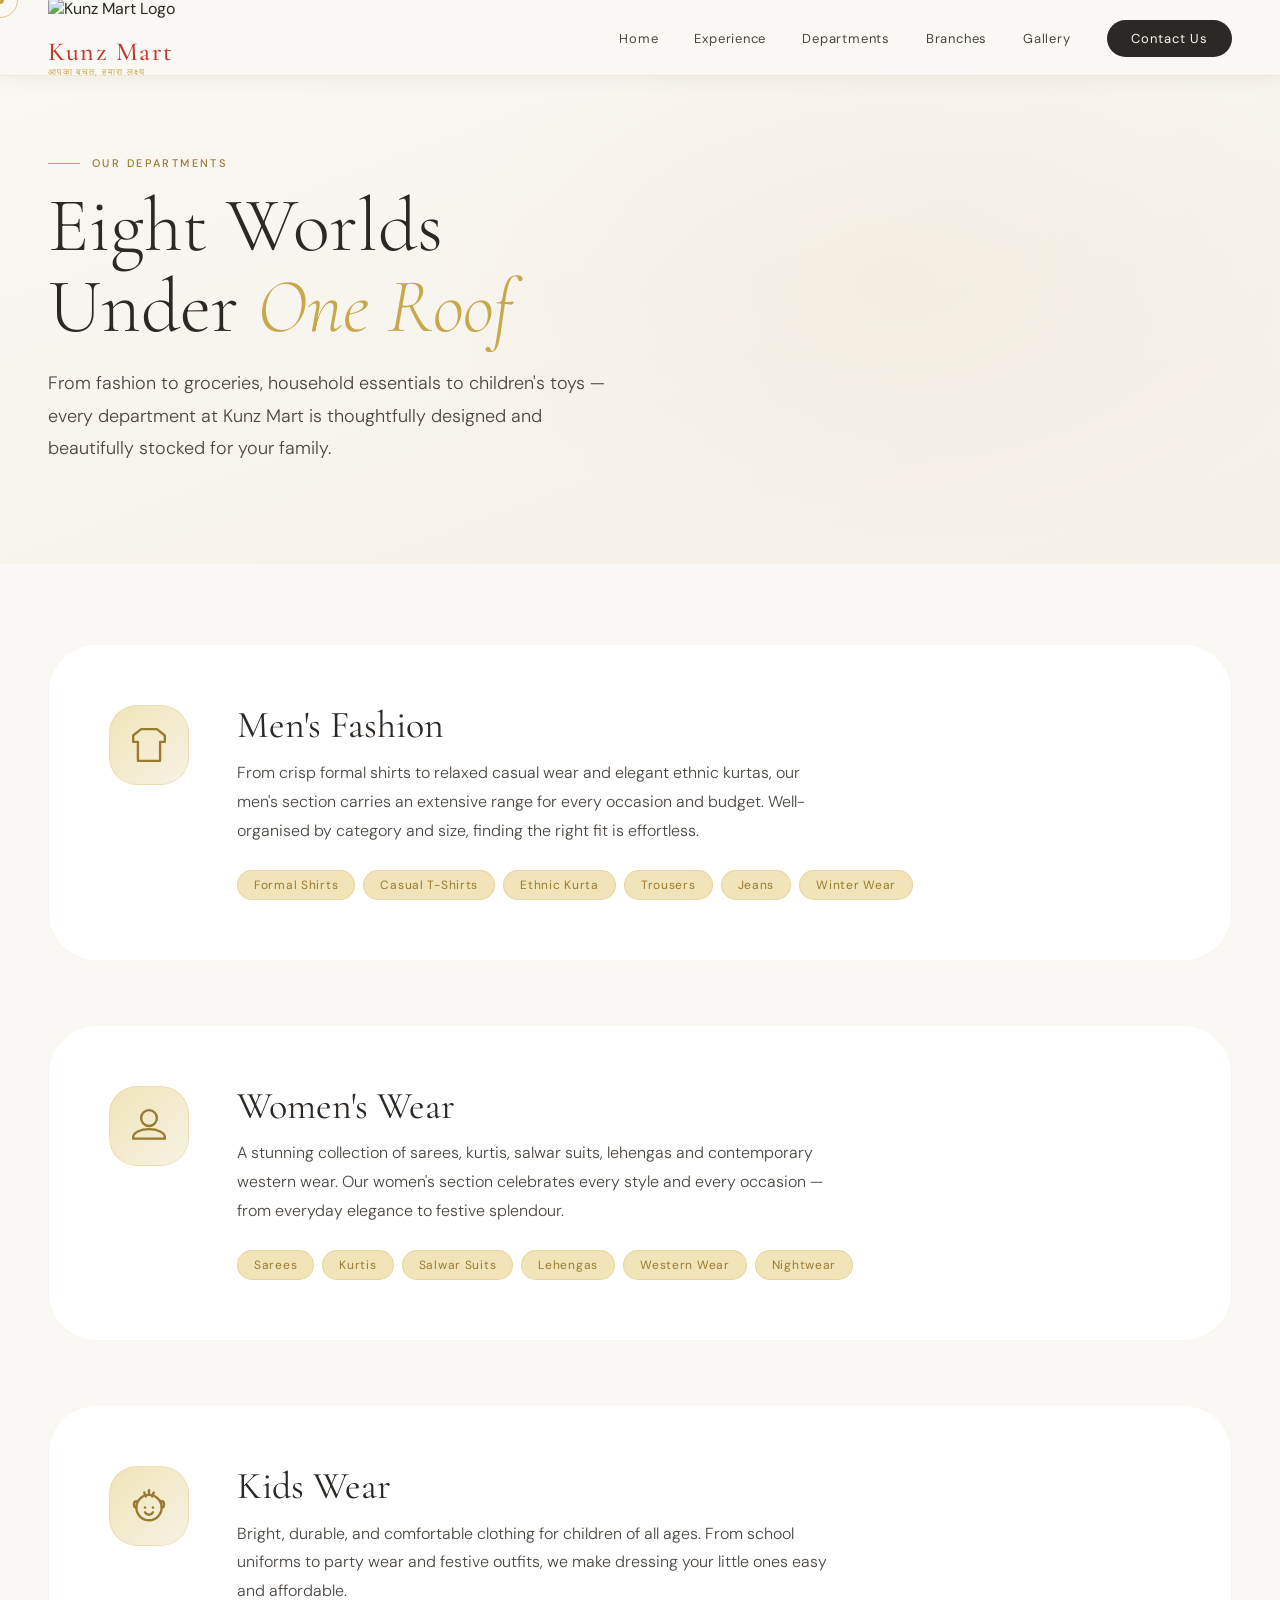
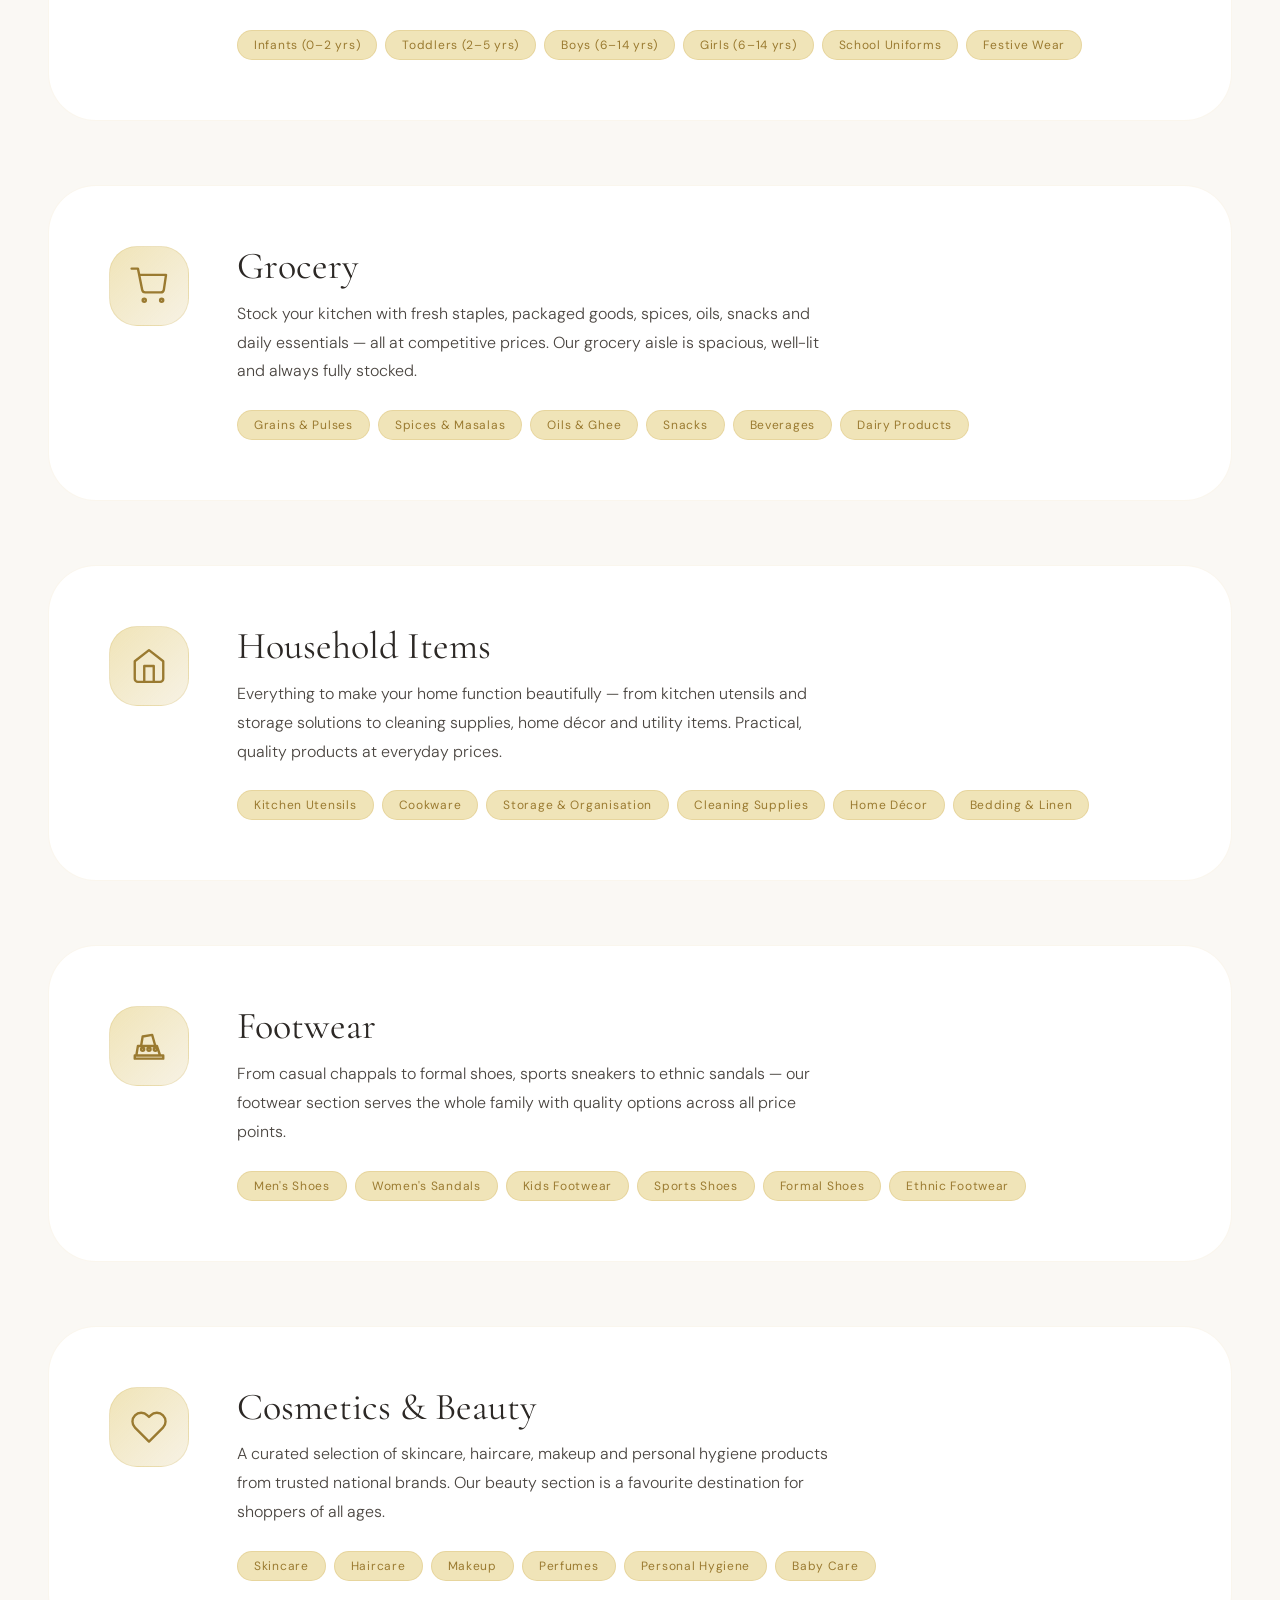
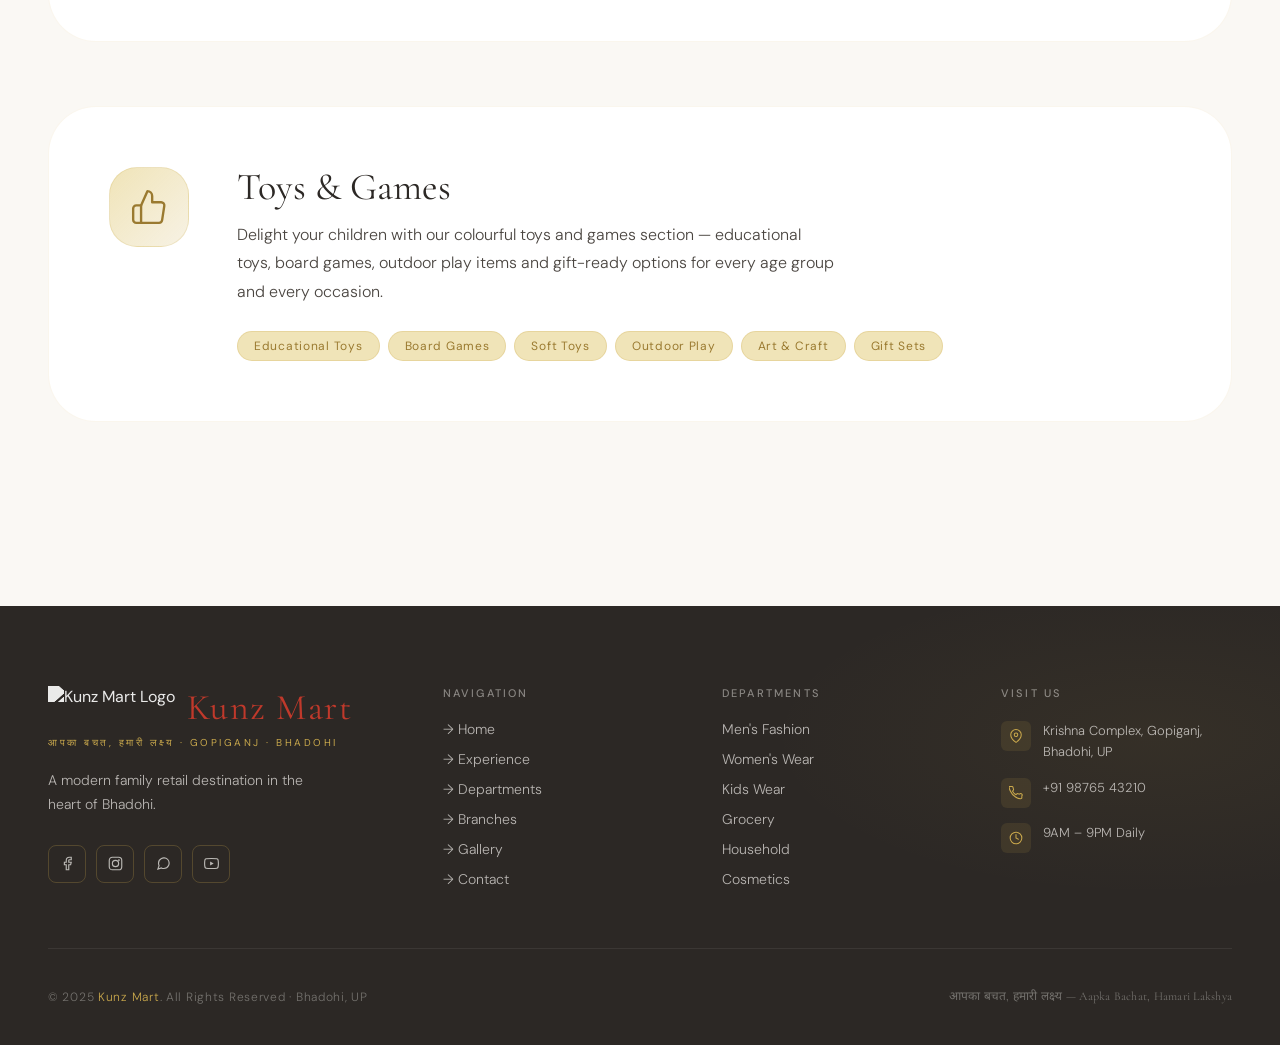
==== commit 995a6981: "Update departments.html" ====
--- a/departments.html
+++ b/departments.html
@@ -187,11 +187,14 @@
       <div id="kids" class="dept-section reveal" data-delay="100">
         <div class="dept-section-icon">
           <svg viewBox="0 0 24 24" fill="none" stroke="currentColor" stroke-width="1.5" stroke-linecap="round" stroke-linejoin="round">
-  <path d="M6 3h12l1 5c0 2-2 3-2 3s0 4-1 6-2 3-3 3-2-1-3-3-1-6-1-6-2-1-2-3l1-5z"/>
-  <circle cx="12" cy="14" r="0.5" fill="currentColor"/>
-  <circle cx="12" cy="11" r="0.5" fill="currentColor"/>
-  <path d="M9 21c-1 0-2-1-2-2"/>
-  <path d="M15 21c1 0 2-1 2-2"/>
+  <circle cx="12" cy="13" r="8" />
+  <circle cx="9.5" cy="13" r="0.8" fill="currentColor" stroke="none" />
+  <circle cx="14.5" cy="13" r="0.8" fill="currentColor" stroke="none" />
+  <path d="M9.5 16c.5 1 1.5 1.5 2.5 1.5s2-.5 2.5-1.5" />
+  <path d="M4 13c-1 0-1.5-1-1.5-2s.5-2 1.5-2M20 13c1 0 1.5-1 1.5-2s-.5-2-1.5-2" />
+  <line x1="12" y1="5" x2="12" y2="2" />
+  <line x1="10" y1="6" x2="9" y2="3.5" />
+  <line x1="14" y1="6" x2="15" y2="3.5" />
 </svg>
 
         </div>
